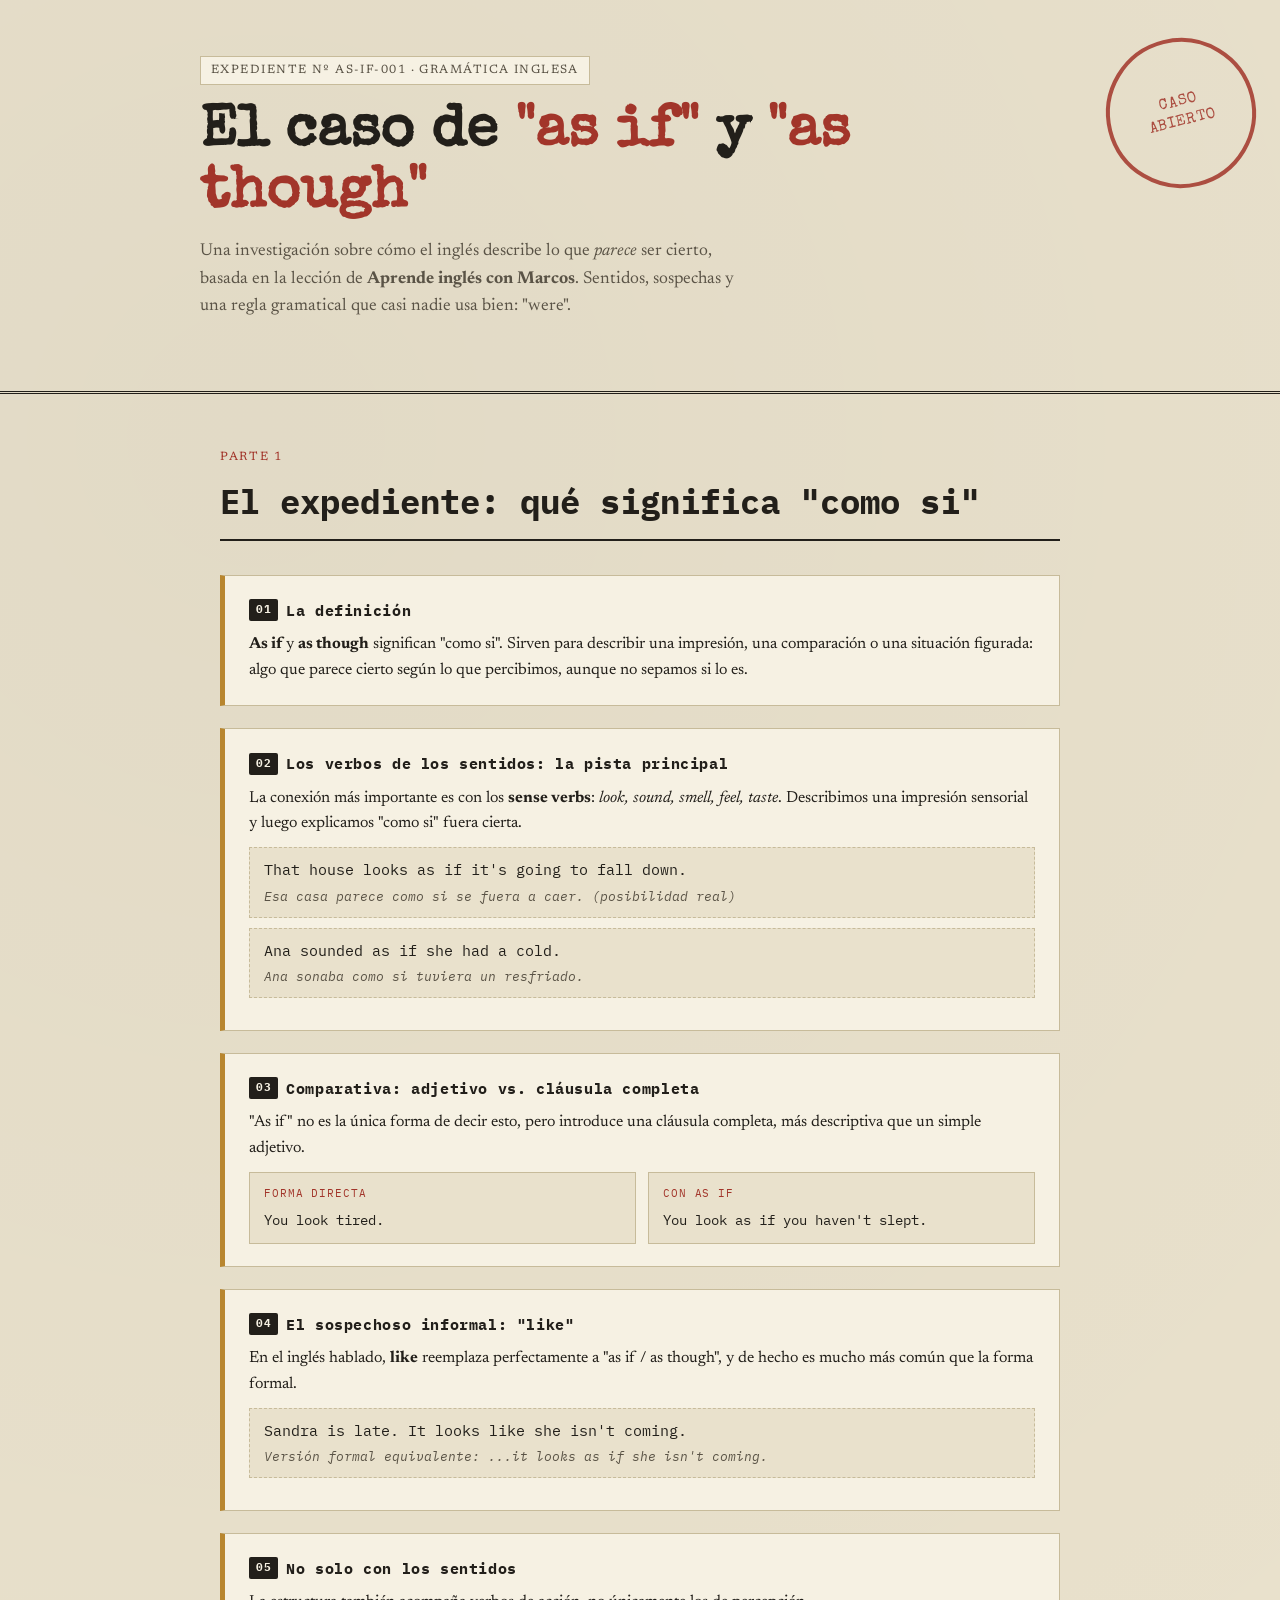
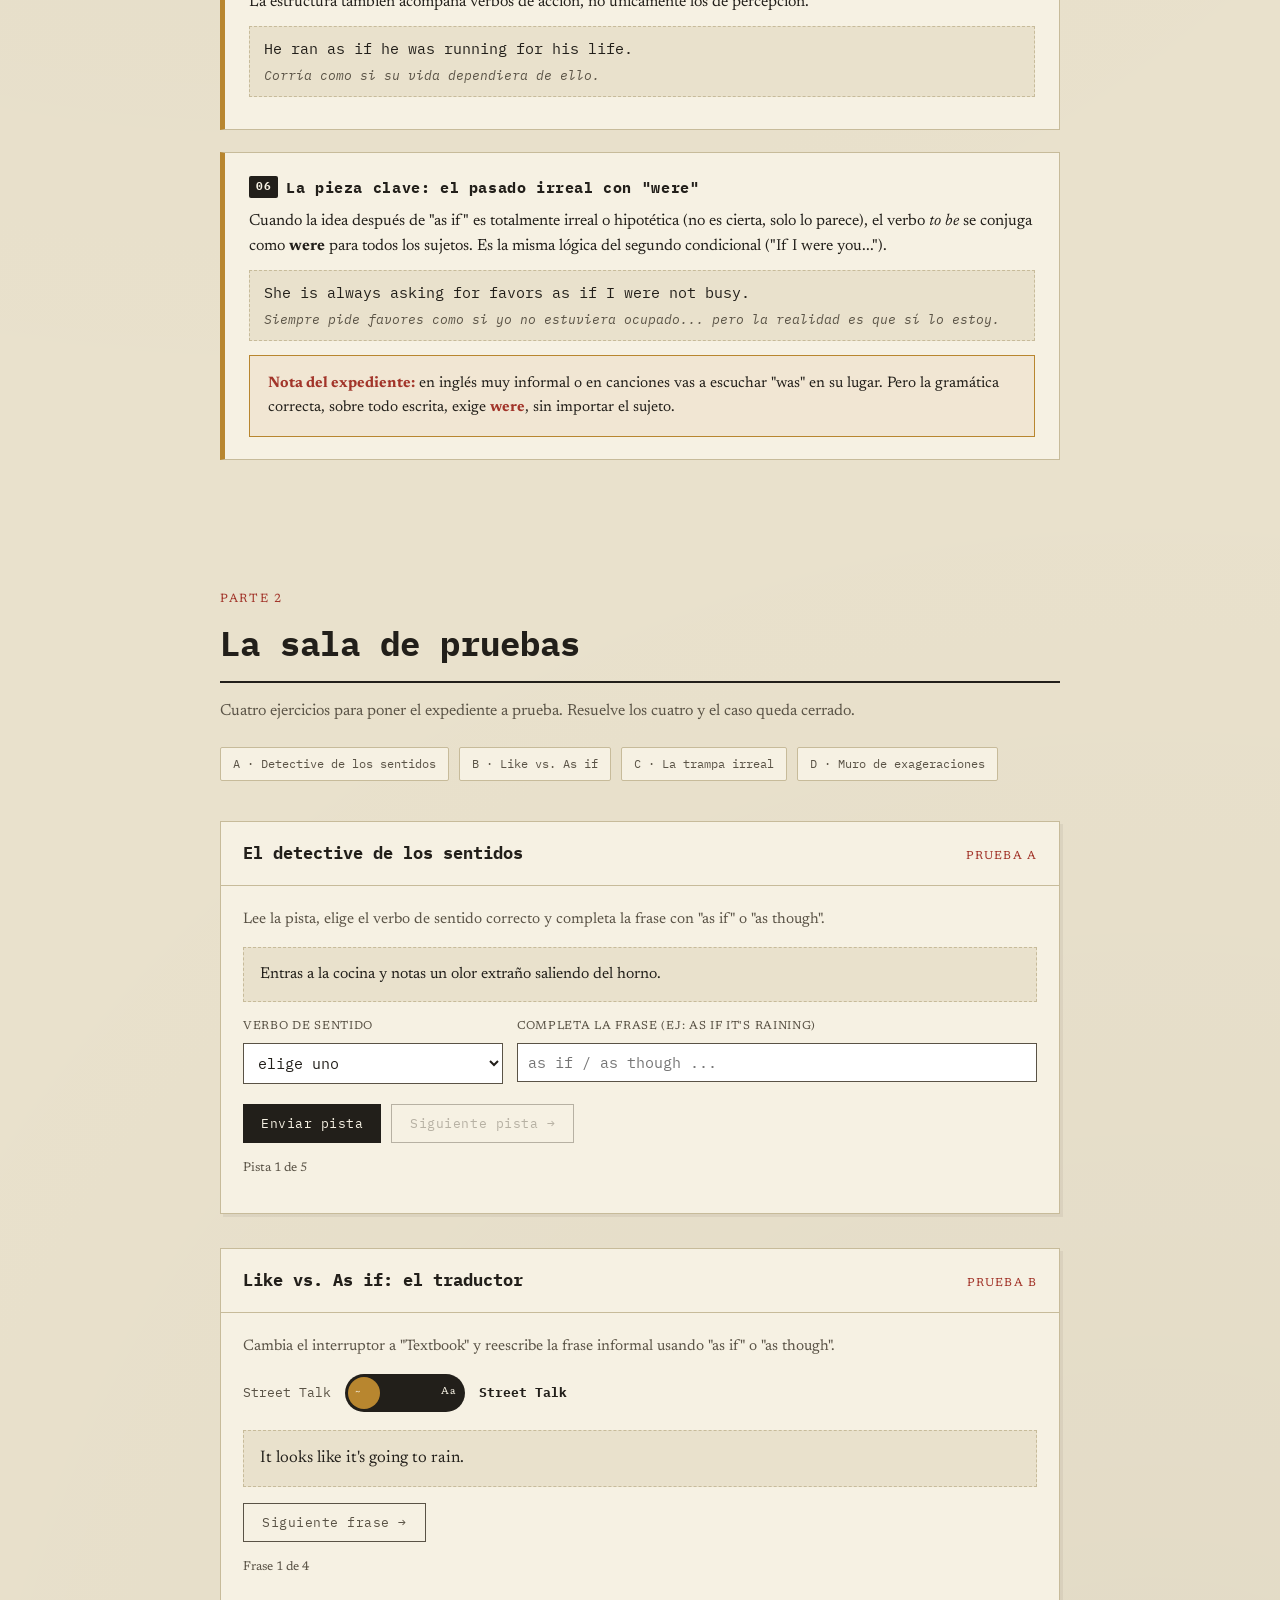
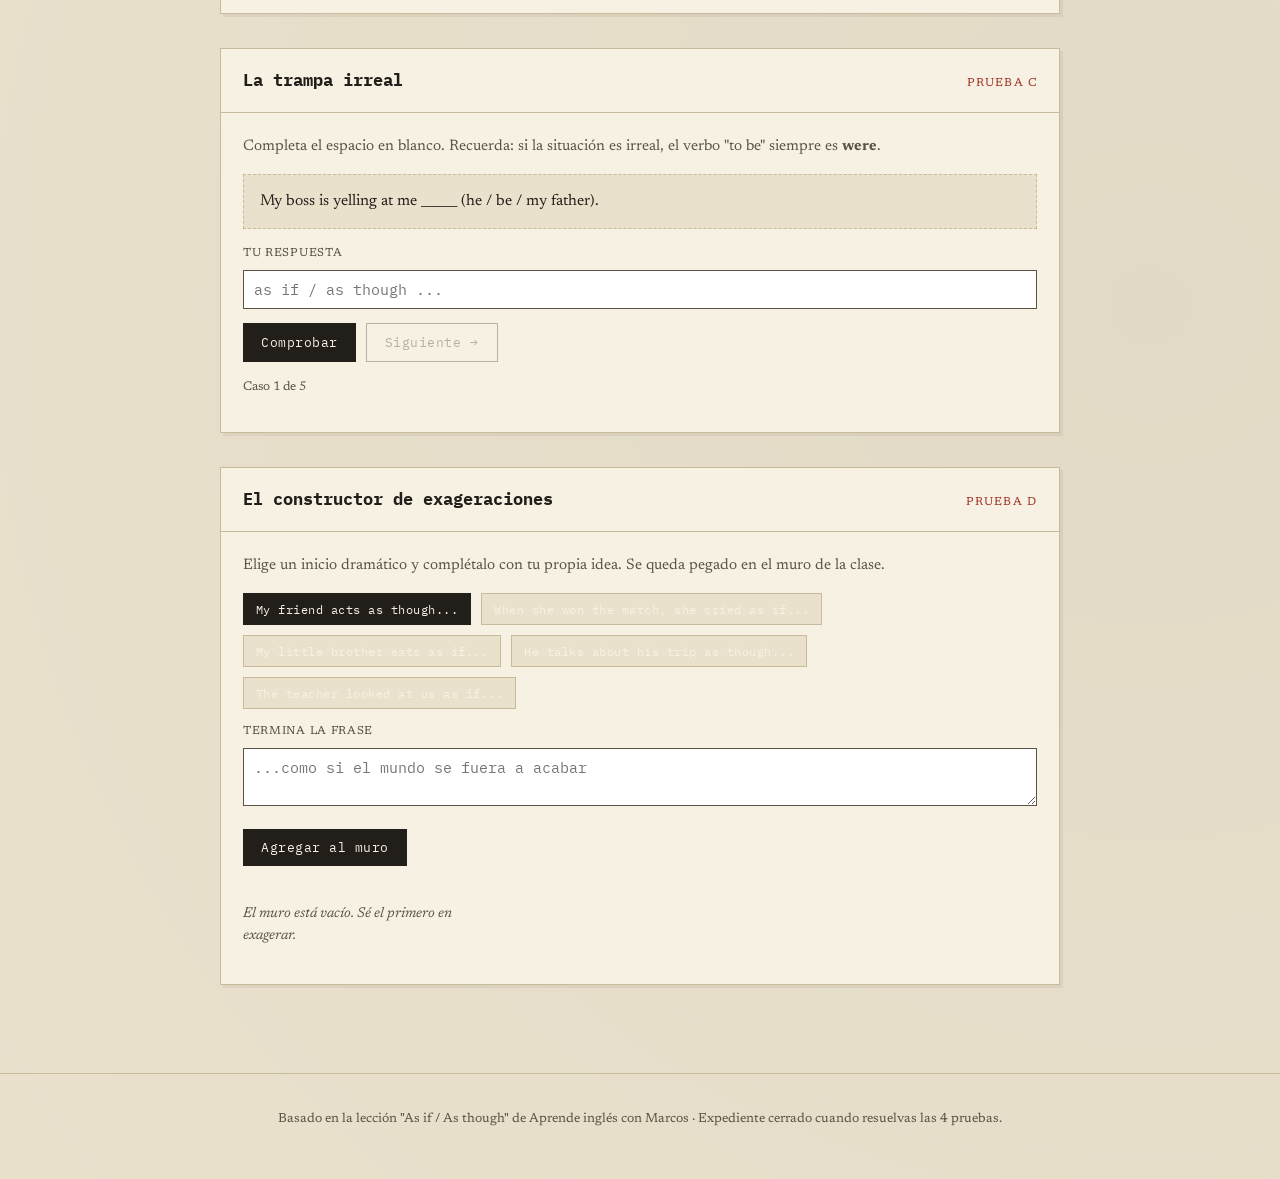
==== index.html @ 22072d36 "Rename as-if-as-though (1).html to index.html" ====
<!DOCTYPE html>
<html lang="es">
<head>
<meta charset="UTF-8">
<meta name="viewport" content="width=device-width, initial-scale=1.0">
<title>Expediente AS-IF-001 · Como si...</title>
<link rel="preconnect" href="https://fonts.googleapis.com">
<link href="https://fonts.googleapis.com/css2?family=Special+Elite&family=Newsreader:ital,wght@0,400;0,500;0,600;1,400&family=IBM+Plex+Mono:wght@400;500;600&display=swap" rel="stylesheet">
<style>
  :root{
    --paper:#e9e1cc;
    --paper-light:#f6f1e3;
    --paper-dark:#dcd2b4;
    --ink:#221f1a;
    --ink-soft:#5a5346;
    --stamp-red:#a2352a;
    --stamp-red-dim:#c98f87;
    --mustard:#b8862f;
    --line:#c7bb9a;
    --green-ok:#3c6e47;
    --green-bg:#e3ecdf;
    --red-bg:#f3e0dd;
  }
  *{box-sizing:border-box;}
  html{scroll-behavior:smooth;}
  body{
    margin:0;
    background:var(--paper);
    background-image:
      radial-gradient(circle at 20% 10%, rgba(0,0,0,0.03), transparent 40%),
      radial-gradient(circle at 90% 80%, rgba(0,0,0,0.03), transparent 40%);
    color:var(--ink);
    font-family:'Newsreader', serif;
    line-height:1.6;
  }
  h1,h2,h3,.mono-label,button,.tab{font-family:'IBM Plex Mono', monospace;}
  .display{font-family:'Special Elite', 'IBM Plex Mono', monospace;}

  a{color:var(--stamp-red);}

  .wrap{max-width:920px;margin:0 auto;padding:0 20px;}

  /* ---------- HERO ---------- */
  .hero{
    position:relative;
    padding:56px 20px 70px;
    border-bottom:3px double var(--ink);
    overflow:hidden;
  }
  .case-tag{
    display:inline-block;
    font-size:0.75rem;
    letter-spacing:0.12em;
    color:var(--ink-soft);
    background:var(--paper-light);
    border:1px solid var(--line);
    padding:4px 10px;
    margin-bottom:18px;
  }
  .hero h1{
    font-size:clamp(2.1rem, 6vw, 3.6rem);
    line-height:1.05;
    margin:0 0 14px;
    max-width:760px;
  }
  .hero h1 em{
    font-style:normal;
    color:var(--stamp-red);
  }
  .hero p.lead{
    max-width:560px;
    font-size:1.08rem;
    color:var(--ink-soft);
    margin:0;
  }
  .stamp{
    position:absolute;
    top:38px;
    right:24px;
    width:150px;
    height:150px;
    border:4px solid var(--stamp-red);
    border-radius:50%;
    color:var(--stamp-red);
    display:flex;
    align-items:center;
    justify-content:center;
    text-align:center;
    transform:rotate(-14deg);
    font-family:'Special Elite', monospace;
    font-size:0.95rem;
    letter-spacing:0.06em;
    opacity:0.85;
    transition:all .5s ease;
    line-height:1.3;
    padding:8px;
  }
  .stamp.solved{
    border-color:var(--green-ok);
    color:var(--green-ok);
    transform:rotate(-8deg) scale(1.03);
  }
  @media (max-width:640px){
    .stamp{position:static;transform:rotate(-6deg);margin-top:24px;width:130px;height:130px;font-size:0.85rem;}
  }

  /* ---------- SECTIONS ---------- */
  section{padding:54px 20px;}
  .section-head{margin-bottom:34px;}
  .eyebrow{
    font-size:0.75rem;
    letter-spacing:0.14em;
    color:var(--stamp-red);
    text-transform:uppercase;
    margin:0 0 8px;
  }
  h2.section-title{
    font-size:clamp(1.5rem,4vw,2.1rem);
    margin:0;
    border-bottom:2px solid var(--ink);
    padding-bottom:10px;
  }

  /* ---------- EVIDENCE CARDS (explicación) ---------- */
  .evidence{
    background:var(--paper-light);
    border:1px solid var(--line);
    border-left:5px solid var(--mustard);
    padding:22px 24px;
    margin-bottom:22px;
    position:relative;
  }
  .evidence h3{
    margin:0 0 10px;
    font-size:0.95rem;
    letter-spacing:0.04em;
    color:var(--ink);
    display:flex;
    align-items:center;
    gap:8px;
  }
  .evidence h3 .tag-num{
    background:var(--ink);
    color:var(--paper-light);
    font-size:0.7rem;
    padding:2px 7px;
    border-radius:2px;
  }
  .evidence p{margin:0 0 10px;}
  .evidence p:last-child{margin-bottom:0;}
  .quote-block{
    font-family:'IBM Plex Mono', monospace;
    font-size:0.92rem;
    background:var(--paper);
    border:1px dashed var(--line);
    padding:10px 14px;
    margin:10px 0;
  }
  .quote-block .es{
    display:block;
    color:var(--ink-soft);
    font-size:0.82rem;
    margin-top:4px;
    font-style:italic;
  }
  .compare-grid{
    display:grid;
    grid-template-columns:1fr 1fr;
    gap:12px;
    margin-top:10px;
  }
  @media (max-width:600px){.compare-grid{grid-template-columns:1fr;}}
  .compare-box{
    border:1px solid var(--line);
    padding:12px 14px;
    background:var(--paper);
    font-family:'IBM Plex Mono', monospace;
    font-size:0.88rem;
  }
  .compare-box .label{
    display:block;
    font-size:0.7rem;
    color:var(--stamp-red);
    letter-spacing:0.08em;
    margin-bottom:6px;
  }
  .rule-box{
    background:#f1e6d3;
    border:1px solid var(--mustard);
    padding:16px 18px;
    margin-top:14px;
    font-size:0.95rem;
  }
  .rule-box strong{color:var(--stamp-red);}

  /* ---------- GAMES ---------- */
  .games-intro{color:var(--ink-soft);max-width:640px;}
  .progress-board{
    display:flex;
    flex-wrap:wrap;
    gap:10px;
    margin:22px 0 40px;
  }
  .progress-pin{
    font-family:'IBM Plex Mono', monospace;
    font-size:0.78rem;
    border:1px solid var(--line);
    background:var(--paper-light);
    padding:6px 12px;
    border-radius:2px;
    color:var(--ink-soft);
    transition:all .3s ease;
  }
  .progress-pin.done{
    background:var(--green-bg);
    border-color:var(--green-ok);
    color:var(--green-ok);
  }

  .exhibit{
    background:var(--paper-light);
    border:1px solid var(--line);
    margin-bottom:34px;
    box-shadow:3px 3px 0 rgba(34,31,26,0.06);
  }
  .exhibit-head{
    padding:18px 22px;
    border-bottom:1px solid var(--line);
    display:flex;
    justify-content:space-between;
    align-items:baseline;
    flex-wrap:wrap;
    gap:6px;
  }
  .exhibit-head h3{margin:0;font-size:1.05rem;}
  .exhibit-letter{
    font-size:0.72rem;
    color:var(--stamp-red);
    letter-spacing:0.1em;
  }
  .exhibit-body{padding:22px;}
  .exhibit-body p.intro{color:var(--ink-soft);margin-top:0;font-size:0.95rem;}

  .clue-box{
    background:var(--paper);
    border:1px dashed var(--line);
    padding:14px 16px;
    font-size:0.98rem;
    margin-bottom:16px;
  }

  select, input[type="text"], textarea{
    font-family:'IBM Plex Mono', monospace;
    font-size:0.92rem;
    border:1px solid var(--ink-soft);
    background:#fff;
    padding:9px 10px;
    width:100%;
    color:var(--ink);
  }
  select:focus, input[type="text"]:focus, textarea:focus{
    outline:2px solid var(--mustard);
    outline-offset:1px;
  }
  label.field-label{
    display:block;
    font-size:0.72rem;
    letter-spacing:0.06em;
    color:var(--ink-soft);
    margin-bottom:6px;
    text-transform:uppercase;
  }
  .field{margin-bottom:14px;}
  .field-row{display:flex;gap:14px;flex-wrap:wrap;}
  .field-row .field{flex:1;min-width:200px;}

  button{
    background:var(--ink);
    color:var(--paper-light);
    border:none;
    padding:10px 18px;
    font-size:0.82rem;
    letter-spacing:0.04em;
    cursor:pointer;
    transition:background .2s ease;
  }
  button:hover{background:var(--stamp-red);}
  button.ghost{
    background:transparent;
    border:1px solid var(--ink-soft);
    color:var(--ink-soft);
  }
  button.ghost:hover{background:var(--ink-soft);color:var(--paper-light);}
  button:disabled{opacity:0.4;cursor:not-allowed;}

  .btn-row{display:flex;gap:10px;flex-wrap:wrap;margin-top:6px;}

  .feedback{
    margin-top:14px;
    padding:12px 14px;
    font-size:0.9rem;
    border-left:4px solid transparent;
    display:none;
  }
  .feedback.show{display:block;}
  .feedback.ok{background:var(--green-bg);border-color:var(--green-ok);color:#294a31;}
  .feedback.bad{background:var(--red-bg);border-color:var(--stamp-red);color:#7a2a20;}
  .feedback.bad.shake{animation:shake .4s ease;}
  @keyframes shake{
    0%,100%{transform:translateX(0);}
    20%{transform:translateX(-6px);}
    40%{transform:translateX(6px);}
    60%{transform:translateX(-4px);}
    80%{transform:translateX(4px);}
  }

  .case-counter{font-size:0.78rem;color:var(--ink-soft);margin-top:16px;}

  /* Toggle switch (Game 2) */
  .toggle-row{display:flex;align-items:center;gap:14px;margin-bottom:18px;flex-wrap:wrap;}
  .switch{
    position:relative;
    width:120px;
    height:38px;
    background:var(--ink);
    border-radius:20px;
    cursor:pointer;
    display:flex;
    align-items:center;
    padding:0 10px;
    justify-content:space-between;
    user-select:none;
  }
  .switch .knob{
    position:absolute;
    top:3px;
    left:3px;
    width:32px;
    height:32px;
    background:var(--mustard);
    border-radius:50%;
    transition:left .25s ease;
  }
  .switch.formal .knob{left:calc(100% - 35px);}
  .switch span{font-size:0.62rem;color:var(--paper-light);letter-spacing:0.04em;z-index:1;}
  .mode-label{font-family:'IBM Plex Mono',monospace;font-size:0.8rem;color:var(--ink-soft);}
  .mode-label strong{color:var(--ink);}

  .sentence-display{
    font-size:1.05rem;
    padding:14px 16px;
    background:var(--paper);
    border:1px dashed var(--line);
    margin-bottom:16px;
  }
  .sentence-display .broken{
    color:var(--stamp-red);
    text-decoration:line-through;
    opacity:0.6;
  }

  /* Game 4 wall */
  .starter-picker{display:flex;gap:10px;flex-wrap:wrap;margin-bottom:14px;}
  .starter-chip{
    font-family:'IBM Plex Mono',monospace;
    font-size:0.78rem;
    border:1px solid var(--line);
    background:var(--paper);
    padding:7px 12px;
    cursor:pointer;
  }
  .starter-chip.active{background:var(--ink);color:var(--paper-light);border-color:var(--ink);}
  .wall{
    margin-top:22px;
    display:grid;
    grid-template-columns:repeat(auto-fill,minmax(220px,1fr));
    gap:12px;
  }
  .wall-card{
    background:#fffdf6;
    border:1px solid var(--line);
    border-top:6px solid var(--mustard);
    padding:14px 14px 12px;
    font-size:0.9rem;
    transform:rotate(var(--r,-1deg));
    box-shadow:2px 2px 0 rgba(0,0,0,0.05);
  }
  .wall-empty{color:var(--ink-soft);font-size:0.88rem;font-style:italic;}

  footer{
    text-align:center;
    padding:34px 20px 50px;
    color:var(--ink-soft);
    font-size:0.82rem;
    border-top:1px solid var(--line);
  }

  @media (max-width:600px){
    section{padding:40px 16px;}
    .exhibit-body{padding:16px;}
  }
</style>
</head>
<body>

<header class="hero">
  <div class="wrap">
    <span class="case-tag">EXPEDIENTE Nº AS-IF-001 · GRAMÁTICA INGLESA</span>
    <h1 class="display">El caso de <em>"as if"</em> y <em>"as though"</em></h1>
    <p class="lead">Una investigación sobre cómo el inglés describe lo que <em>parece</em> ser cierto, basada en la lección de <strong>Aprende inglés con Marcos</strong>. Sentidos, sospechas y una regla gramatical que casi nadie usa bien: "were".</p>
  </div>
  <div class="stamp" id="mainStamp">CASO<br>ABIERTO</div>
</header>

<main class="wrap">

  <!-- ================= EXPLICACIÓN ================= -->
  <section id="expediente">
    <div class="section-head">
      <p class="eyebrow">Parte 1</p>
      <h2 class="section-title">El expediente: qué significa "como si"</h2>
    </div>

    <div class="evidence">
      <h3><span class="tag-num">01</span> La definición</h3>
      <p><strong>As if</strong> y <strong>as though</strong> significan "como si". Sirven para describir una impresión, una comparación o una situación figurada: algo que parece cierto según lo que percibimos, aunque no sepamos si lo es.</p>
    </div>

    <div class="evidence">
      <h3><span class="tag-num">02</span> Los verbos de los sentidos: la pista principal</h3>
      <p>La conexión más importante es con los <strong>sense verbs</strong>: <em>look, sound, smell, feel, taste</em>. Describimos una impresión sensorial y luego explicamos "como si" fuera cierta.</p>
      <div class="quote-block">
        That house looks as if it's going to fall down.
        <span class="es">Esa casa parece como si se fuera a caer. (posibilidad real)</span>
      </div>
      <div class="quote-block">
        Ana sounded as if she had a cold.
        <span class="es">Ana sonaba como si tuviera un resfriado.</span>
      </div>
    </div>

    <div class="evidence">
      <h3><span class="tag-num">03</span> Comparativa: adjetivo vs. cláusula completa</h3>
      <p>"As if" no es la única forma de decir esto, pero introduce una cláusula completa, más descriptiva que un simple adjetivo.</p>
      <div class="compare-grid">
        <div class="compare-box"><span class="label">FORMA DIRECTA</span>You look tired.</div>
        <div class="compare-box"><span class="label">CON AS IF</span>You look as if you haven't slept.</div>
      </div>
    </div>

    <div class="evidence">
      <h3><span class="tag-num">04</span> El sospechoso informal: "like"</h3>
      <p>En el inglés hablado, <strong>like</strong> reemplaza perfectamente a "as if / as though", y de hecho es mucho más común que la forma formal.</p>
      <div class="quote-block">
        Sandra is late. It looks like she isn't coming.
        <span class="es">Versión formal equivalente: ...it looks as if she isn't coming.</span>
      </div>
    </div>

    <div class="evidence">
      <h3><span class="tag-num">05</span> No solo con los sentidos</h3>
      <p>La estructura también acompaña verbos de acción, no únicamente los de percepción.</p>
      <div class="quote-block">
        He ran as if he was running for his life.
        <span class="es">Corría como si su vida dependiera de ello.</span>
      </div>
    </div>

    <div class="evidence">
      <h3><span class="tag-num">06</span> La pieza clave: el pasado irreal con "were"</h3>
      <p>Cuando la idea después de "as if" es totalmente irreal o hipotética (no es cierta, solo lo parece), el verbo <em>to be</em> se conjuga como <strong>were</strong> para todos los sujetos. Es la misma lógica del segundo condicional ("If I were you...").</p>
      <div class="quote-block">
        She is always asking for favors as if I were not busy.
        <span class="es">Siempre pide favores como si yo no estuviera ocupado... pero la realidad es que sí lo estoy.</span>
      </div>
      <div class="rule-box">
        <strong>Nota del expediente:</strong> en inglés muy informal o en canciones vas a escuchar "was" en su lugar. Pero la gramática correcta, sobre todo escrita, exige <strong>were</strong>, sin importar el sujeto.
      </div>
    </div>
  </section>

  <!-- ================= JUEGOS ================= -->
  <section id="pruebas">
    <div class="section-head">
      <p class="eyebrow">Parte 2</p>
      <h2 class="section-title">La sala de pruebas</h2>
      <p class="games-intro">Cuatro ejercicios para poner el expediente a prueba. Resuelve los cuatro y el caso queda cerrado.</p>
      <div class="progress-board" id="progressBoard">
        <span class="progress-pin" data-pin="A">A · Detective de los sentidos</span>
        <span class="progress-pin" data-pin="B">B · Like vs. As if</span>
        <span class="progress-pin" data-pin="C">C · La trampa irreal</span>
        <span class="progress-pin" data-pin="D">D · Muro de exageraciones</span>
      </div>
    </div>

    <!-- EXHIBIT A -->
    <article class="exhibit" id="exhibitA">
      <div class="exhibit-head">
        <h3>El detective de los sentidos</h3>
        <span class="exhibit-letter">PRUEBA A</span>
      </div>
      <div class="exhibit-body">
        <p class="intro">Lee la pista, elige el verbo de sentido correcto y completa la frase con "as if" o "as though".</p>
        <div class="clue-box" id="clueText">Cargando pista...</div>
        <div class="field-row">
          <div class="field">
            <label class="field-label" for="verbSelect">Verbo de sentido</label>
            <select id="verbSelect">
              <option value="">elige uno</option>
              <option value="looks">looks</option>
              <option value="sounds">sounds</option>
              <option value="smells">smells</option>
              <option value="feels">feels</option>
              <option value="tastes">tastes</option>
            </select>
          </div>
          <div class="field" style="flex:2;min-width:260px;">
            <label class="field-label" for="clauseInput">Completa la frase (ej: as if it's raining)</label>
            <input type="text" id="clauseInput" placeholder="as if / as though ...">
          </div>
        </div>
        <div class="btn-row">
          <button id="checkClueBtn">Enviar pista</button>
          <button class="ghost" id="nextClueBtn" disabled>Siguiente pista →</button>
        </div>
        <div class="feedback" id="clueFeedback"></div>
        <p class="case-counter" id="clueCounter">Pista 1 de 5</p>
      </div>
    </article>

    <!-- EXHIBIT B -->
    <article class="exhibit" id="exhibitB">
      <div class="exhibit-head">
        <h3>Like vs. As if: el traductor</h3>
        <span class="exhibit-letter">PRUEBA B</span>
      </div>
      <div class="exhibit-body">
        <p class="intro">Cambia el interruptor a "Textbook" y reescribe la frase informal usando "as if" o "as though".</p>
        <div class="toggle-row">
          <span class="mode-label">Street Talk</span>
          <div class="switch" id="modeSwitch" role="button" tabindex="0" aria-label="Cambiar modo">
            <span>~</span><span>Aa</span>
            <div class="knob"></div>
          </div>
          <span class="mode-label"><strong id="modeName">Street Talk</strong></span>
        </div>
        <div class="sentence-display" id="sentenceDisplay"></div>
        <div class="field" id="rewriteField" style="display:none;">
          <label class="field-label" for="rewriteInput">Reescribe en formal</label>
          <input type="text" id="rewriteInput" placeholder="It looks as if / as though ...">
        </div>
        <div class="btn-row">
          <button id="checkRewriteBtn" style="display:none;">Verificar</button>
          <button class="ghost" id="nextSentenceBtn">Siguiente frase →</button>
        </div>
        <div class="feedback" id="rewriteFeedback"></div>
        <p class="case-counter" id="sentenceCounter">Frase 1 de 4</p>
      </div>
    </article>

    <!-- EXHIBIT C -->
    <article class="exhibit" id="exhibitC">
      <div class="exhibit-head">
        <h3>La trampa irreal</h3>
        <span class="exhibit-letter">PRUEBA C</span>
      </div>
      <div class="exhibit-body">
        <p class="intro">Completa el espacio en blanco. Recuerda: si la situación es irreal, el verbo "to be" siempre es <strong>were</strong>.</p>
        <div class="clue-box" id="trapPrompt">Cargando...</div>
        <div class="field">
          <label class="field-label" for="trapInput">Tu respuesta</label>
          <input type="text" id="trapInput" placeholder="as if / as though ...">
        </div>
        <div class="btn-row">
          <button id="checkTrapBtn">Comprobar</button>
          <button class="ghost" id="nextTrapBtn" disabled>Siguiente →</button>
        </div>
        <div class="feedback" id="trapFeedback"></div>
        <p class="case-counter" id="trapCounter">Caso 1 de 5</p>
      </div>
    </article>

    <!-- EXHIBIT D -->
    <article class="exhibit" id="exhibitD">
      <div class="exhibit-head">
        <h3>El constructor de exageraciones</h3>
        <span class="exhibit-letter">PRUEBA D</span>
      </div>
      <div class="exhibit-body">
        <p class="intro">Elige un inicio dramático y complétalo con tu propia idea. Se queda pegado en el muro de la clase.</p>
        <div class="starter-picker" id="starterPicker"></div>
        <div class="field">
          <label class="field-label" for="exagInput">Termina la frase</label>
          <textarea id="exagInput" rows="2" placeholder="...como si el mundo se fuera a acabar"></textarea>
        </div>
        <div class="btn-row">
          <button id="addWallBtn">Agregar al muro</button>
        </div>
        <div class="feedback" id="wallFeedback"></div>
        <div class="wall" id="wallContainer">
          <p class="wall-empty">El muro está vacío. Sé el primero en exagerar.</p>
        </div>
      </div>
    </article>
  </section>
</main>

<footer>
  Basado en la lección "As if / As though" de Aprende inglés con Marcos · Expediente cerrado cuando resuelvas las 4 pruebas.
</footer>

<script>
(function(){
  "use strict";

  var solved = {A:false, B:false, C:false, D:false};

  function markSolved(letter){
    if(solved[letter]) return;
    solved[letter] = true;
    var pin = document.querySelector('.progress-pin[data-pin="'+letter+'"]');
    if(pin) pin.classList.add('done');
    var allDone = Object.keys(solved).every(function(k){return solved[k];});
    if(allDone){
      var stamp = document.getElementById('mainStamp');
      stamp.classList.add('solved');
      stamp.innerHTML = 'CASO<br>RESUELTO';
    }
  }

  function showFeedback(el, ok, msg, shake){
    el.className = 'feedback show ' + (ok ? 'ok' : 'bad') + (shake ? ' shake' : '');
    el.textContent = msg;
    // restart shake animation on repeated wrong answers
    if(shake){
      el.classList.remove('shake');
      void el.offsetWidth;
      el.classList.add('shake');
    }
  }

  /* ============ EXHIBIT A: Detective de los sentidos ============ */
  var clues = [
    {clue: 'Entras a la cocina y notas un olor extraño saliendo del horno.', verb:'smells'},
    {clue: 'Miras al cielo y ves nubes negras enormes acercándose.', verb:'looks'},
    {clue: 'Tu vecino te habla por teléfono tosiendo y con la voz ronca.', verb:'sounds'},
    {clue: 'Tocas la manga de esta chaqueta nueva y es increíblemente suave.', verb:'feels'},
    {clue: 'Pruebas la sopa que preparó tu compañero y está bastante desabrida.', verb:'tastes'}
  ];
  var clueIndex = 0;

  var clueTextEl = document.getElementById('clueText');
  var verbSelect = document.getElementById('verbSelect');
  var clauseInput = document.getElementById('clauseInput');
  var checkClueBtn = document.getElementById('checkClueBtn');
  var nextClueBtn = document.getElementById('nextClueBtn');
  var clueFeedback = document.getElementById('clueFeedback');
  var clueCounter = document.getElementById('clueCounter');

  function loadClue(){
    var c = clues[clueIndex];
    clueTextEl.textContent = c.clue;
    verbSelect.value = '';
    clauseInput.value = '';
    clueFeedback.className = 'feedback';
    clueFeedback.textContent = '';
    nextClueBtn.disabled = true;
    checkClueBtn.disabled = false;
    clueCounter.textContent = 'Pista ' + (clueIndex+1) + ' de ' + clues.length;
  }

  checkClueBtn.addEventListener('click', function(){
    var c = clues[clueIndex];
    var verbOk = verbSelect.value === c.verb;
    var text = clauseInput.value.trim().toLowerCase();
    var hasConnector = /\bas (if|though)\b/.test(text);
    var hasSomethingAfter = hasConnector && text.replace(/\bas (if|though)\b/, '').trim().length > 2;

    if(verbOk && hasSomethingAfter){
      showFeedback(clueFeedback, true, '¡Correcto! "' + c.verb + '" es el verbo de sentido adecuado, y tu cláusula con "as if / as though" está bien construida.', false);
      nextClueBtn.disabled = false;
      checkClueBtn.disabled = true;
    } else if(!verbOk && hasSomethingAfter){
      showFeedback(clueFeedback, false, 'Tu cláusula está bien armada, pero el verbo de sentido no es el que mejor encaja con esta pista. Pista: ¿qué sentido estás usando en la escena?', true);
    } else if(verbOk && !hasSomethingAfter){
      showFeedback(clueFeedback, false, 'Elegiste bien el verbo, pero falta completar con "as if" o "as though" seguido de una idea.', true);
    } else {
      showFeedback(clueFeedback, false, 'Todavía no. Revisa el verbo de sentido y recuerda usar "as if" o "as though" antes de tu idea.', true);
    }
  });

  nextClueBtn.addEventListener('click', function(){
    clueIndex++;
    if(clueIndex >= clues.length){
      markSolved('A');
      clueTextEl.textContent = 'Pruebas completas. Buen trabajo, detective.';
      verbSelect.disabled = true;
      clauseInput.disabled = true;
      checkClueBtn.style.display = 'none';
      nextClueBtn.style.display = 'none';
      clueCounter.textContent = clues.length + ' de ' + clues.length + ' resueltas';
      return;
    }
    loadClue();
  });

  loadClue();

  /* ============ EXHIBIT B: Like vs As if ============ */
  var sentences = [
    {informal:"It looks like it's going to rain.", keywords:['going','rain']},
    {informal:"It looks like she isn't coming.", keywords:['isn', 'coming', 'not']},
    {informal:"You sound like you've had a rough day.", keywords:['rough','day','had']},
    {informal:"He looks like he hasn't slept.", keywords:['slept','hasn']}
  ];
  var sentenceIndex = 0;
  var isFormal = false;

  var modeSwitch = document.getElementById('modeSwitch');
  var modeName = document.getElementById('modeName');
  var sentenceDisplay = document.getElementById('sentenceDisplay');
  var rewriteField = document.getElementById('rewriteField');
  var rewriteInput = document.getElementById('rewriteInput');
  var checkRewriteBtn = document.getElementById('checkRewriteBtn');
  var nextSentenceBtn = document.getElementById('nextSentenceBtn');
  var rewriteFeedback = document.getElementById('rewriteFeedback');
  var sentenceCounter = document.getElementById('sentenceCounter');

  function renderSentence(){
    var s = sentences[sentenceIndex];
    sentenceCounter.textContent = 'Frase ' + (sentenceIndex+1) + ' de ' + sentences.length;
    rewriteFeedback.className = 'feedback';
    rewriteFeedback.textContent = '';
    rewriteInput.value = '';
    if(isFormal){
      sentenceDisplay.innerHTML = '<span class="broken">' + s.informal + '</span>';
      rewriteField.style.display = 'block';
      checkRewriteBtn.style.display = 'inline-block';
    } else {
      sentenceDisplay.textContent = s.informal;
      rewriteField.style.display = 'none';
      checkRewriteBtn.style.display = 'none';
    }
  }

  function setMode(formal){
    isFormal = formal;
    modeSwitch.classList.toggle('formal', formal);
    modeName.textContent = formal ? 'Textbook' : 'Street Talk';
    renderSentence();
  }

  modeSwitch.addEventListener('click', function(){ setMode(!isFormal); });
  modeSwitch.addEventListener('keydown', function(e){
    if(e.key === 'Enter' || e.key === ' '){ e.preventDefault(); setMode(!isFormal); }
  });

  checkRewriteBtn.addEventListener('click', function(){
    var s = sentences[sentenceIndex];
    var text = rewriteInput.value.trim().toLowerCase();
    var hasConnector = /\bas (if|though)\b/.test(text);
    var keywordHits = s.keywords.filter(function(k){ return text.indexOf(k) !== -1; }).length;

    if(hasConnector && keywordHits >= 1){
      showFeedback(rewriteFeedback, true, 'Exacto: "' + s.informal.replace('like','as if') + '" (o "as though") es la versión de "textbook".', false);
      var allChecked = sentenceIndex === sentences.length - 1;
      if(allChecked) markSolved('B');
    } else if(!hasConnector){
      showFeedback(rewriteFeedback, false, 'En modo "Textbook" necesitas usar "as if" o "as though" en vez de "like".', true);
    } else {
      showFeedback(rewriteFeedback, false, 'Usaste el conector correcto, pero falta mantener la idea original de la frase.', true);
    }
  });

  nextSentenceBtn.addEventListener('click', function(){
    sentenceIndex = (sentenceIndex + 1) % sentences.length;
    renderSentence();
  });

  renderSentence();

  /* ============ EXHIBIT C: La trampa irreal ============ */
  var traps = [
    {prompt:'My boss is yelling at me ______ (he / be / my father).', pattern:/\bas (if|though)\b.*\bhe were\b.*\bfather\b/, wasPattern:/\bhe was\b.*\bfather\b/},
    {prompt:'She spends money ______ (she / be / rich).', pattern:/\bas (if|though)\b.*\bshe were\b.*\brich\b/, wasPattern:/\bshe was\b.*\brich\b/},
    {prompt:'He talks to me ______ (I / be / a child).', pattern:/\bas (if|though)\b.*\bi were\b.*\bchild\b/, wasPattern:/\bi was\b.*\bchild\b/},
    {prompt:'They act ______ (nothing / be / wrong).', pattern:/\bas (if|though)\b.*\bnothing were\b.*\bwrong\b/, wasPattern:/\bnothing was\b.*\bwrong\b/},
    {prompt:'My cat looks at me ______ (I / be / crazy).', pattern:/\bas (if|though)\b.*\bi were\b.*\bcrazy\b/, wasPattern:/\bi was\b.*\bcrazy\b/}
  ];
  var trapIndex = 0;

  var trapPrompt = document.getElementById('trapPrompt');
  var trapInput = document.getElementById('trapInput');
  var checkTrapBtn = document.getElementById('checkTrapBtn');
  var nextTrapBtn = document.getElementById('nextTrapBtn');
  var trapFeedback = document.getElementById('trapFeedback');
  var trapCounter = document.getElementById('trapCounter');

  function loadTrap(){
    var t = traps[trapIndex];
    trapPrompt.textContent = t.prompt;
    trapInput.value = '';
    trapFeedback.className = 'feedback';
    trapFeedback.textContent = '';
    nextTrapBtn.disabled = true;
    checkTrapBtn.disabled = false;
    trapCounter.textContent = 'Caso ' + (trapIndex+1) + ' de ' + traps.length;
  }

  checkTrapBtn.addEventListener('click', function(){
    var t = traps[trapIndex];
    var text = trapInput.value.trim().toLowerCase();

    if(t.pattern.test(text)){
      showFeedback(trapFeedback, true, '¡Exacto! Como la situación no es real, el verbo "to be" tiene que ser "were", sin importar el sujeto.', false);
      nextTrapBtn.disabled = false;
      checkTrapBtn.disabled = true;
    } else if(t.wasPattern.test(text)){
      showFeedback(trapFeedback, false, 'Casi. Usaste "was", pero como la situación es completamente irreal, la gramática exige "were" para todos los sujetos.', true);
    } else {
      showFeedback(trapFeedback, false, 'No es correcto todavía. Recuerda: "as if / as though" + sujeto + "were" + el resto de la idea.', true);
    }
  });

  nextTrapBtn.addEventListener('click', function(){
    trapIndex++;
    if(trapIndex >= traps.length){
      markSolved('C');
      trapPrompt.textContent = 'Todos los casos resueltos. La trampa irreal ya no te atrapa.';
      trapInput.disabled = true;
      checkTrapBtn.style.display = 'none';
      nextTrapBtn.style.display = 'none';
      trapCounter.textContent = traps.length + ' de ' + traps.length + ' resueltos';
      return;
    }
    loadTrap();
  });

  loadTrap();

  /* ============ EXHIBIT D: Constructor de exageraciones ============ */
  var starters = [
    'My friend acts as though...',
    'When she won the match, she cried as if...',
    'My little brother eats as if...',
    'He talks about his trip as though...',
    'The teacher looked at us as if...'
  ];
  var chosenStarter = starters[0];
  var wallEntries = [];

  var starterPicker = document.getElementById('starterPicker');
  var exagInput = document.getElementById('exagInput');
  var addWallBtn = document.getElementById('addWallBtn');
  var wallFeedback = document.getElementById('wallFeedback');
  var wallContainer = document.getElementById('wallContainer');

  starters.forEach(function(s, i){
    var chip = document.createElement('button');
    chip.type = 'button';
    chip.className = 'starter-chip' + (i === 0 ? ' active' : '');
    chip.textContent = s;
    chip.addEventListener('click', function(){
      chosenStarter = s;
      Array.prototype.forEach.call(starterPicker.children, function(c){ c.classList.remove('active'); });
      chip.classList.add('active');
    });
    starterPicker.appendChild(chip);
  });

  function renderWall(){
    if(wallEntries.length === 0){
      wallContainer.innerHTML = '<p class="wall-empty">El muro está vacío. Sé el primero en exagerar.</p>';
      return;
    }
    wallContainer.innerHTML = '';
    wallEntries.forEach(function(entry, i){
      var card = document.createElement('div');
      card.className = 'wall-card';
      card.style.setProperty('--r', ((i % 2 === 0) ? '-1.4deg' : '1deg'));
      card.textContent = entry;
      wallContainer.appendChild(card);
    });
  }

  addWallBtn.addEventListener('click', function(){
    var ending = exagInput.value.trim();
    if(ending.length < 3){
      showFeedback(wallFeedback, false, 'Escribe una idea para completar la frase antes de agregarla al muro.', true);
      return;
    }
    var full = chosenStarter.replace('...', '') + ' ' + ending;
    wallEntries.unshift(full);
    renderWall();
    exagInput.value = '';
    showFeedback(wallFeedback, true, 'Agregado al muro de exageraciones.', false);
    markSolved('D');
  });

  renderWall();

})();
</script>
</body>
</html>
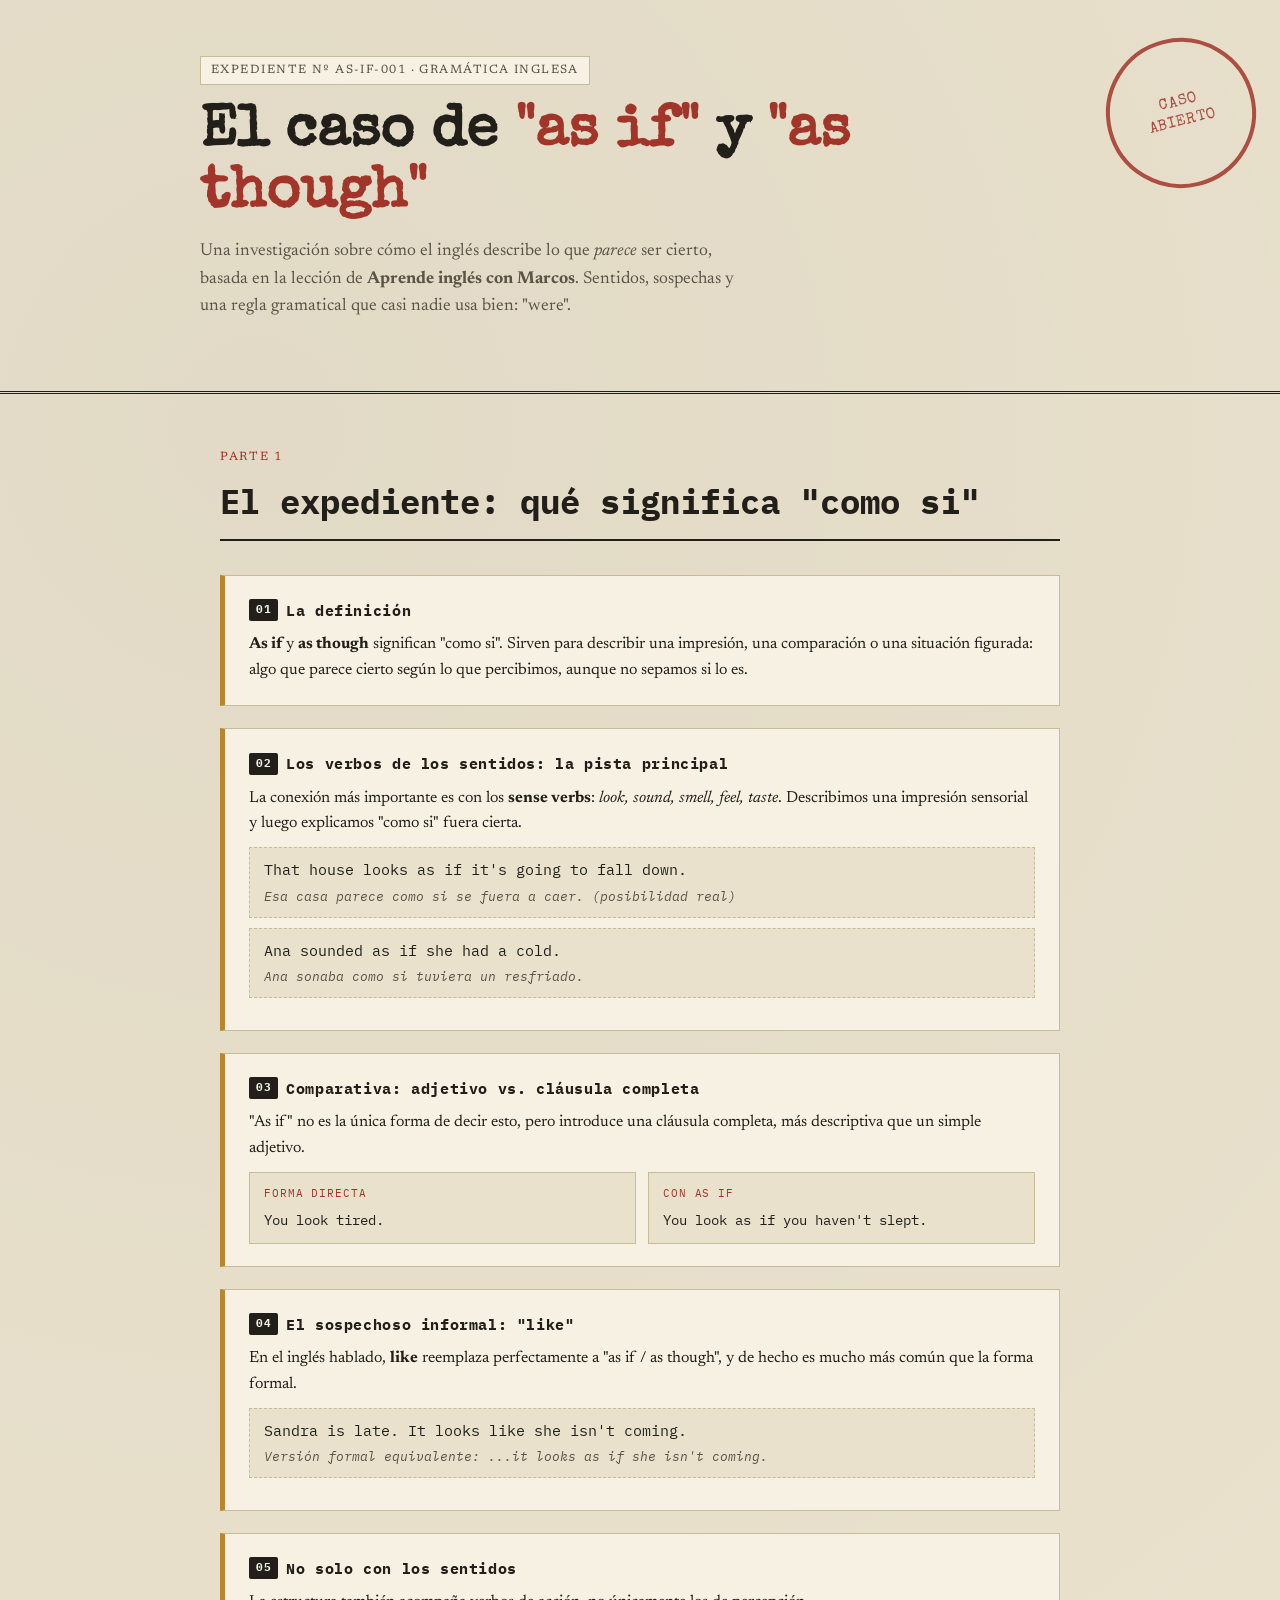
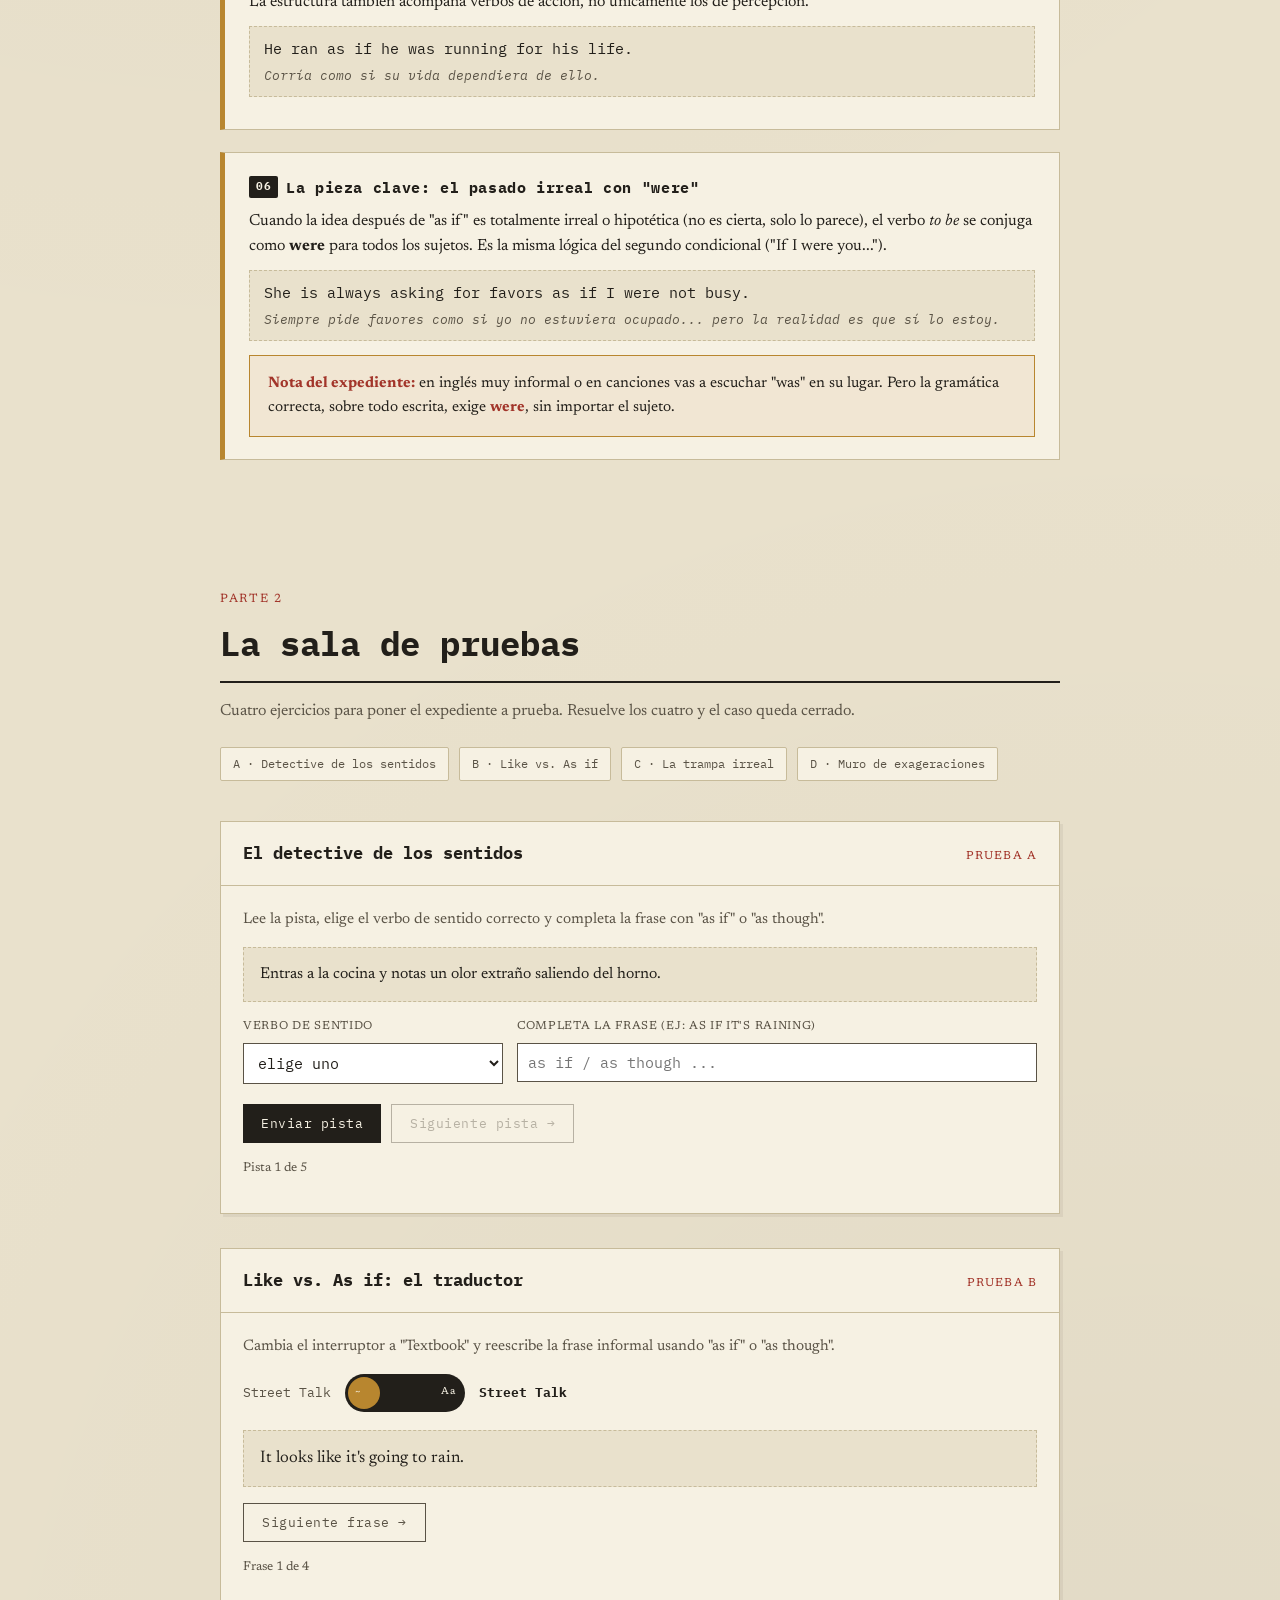
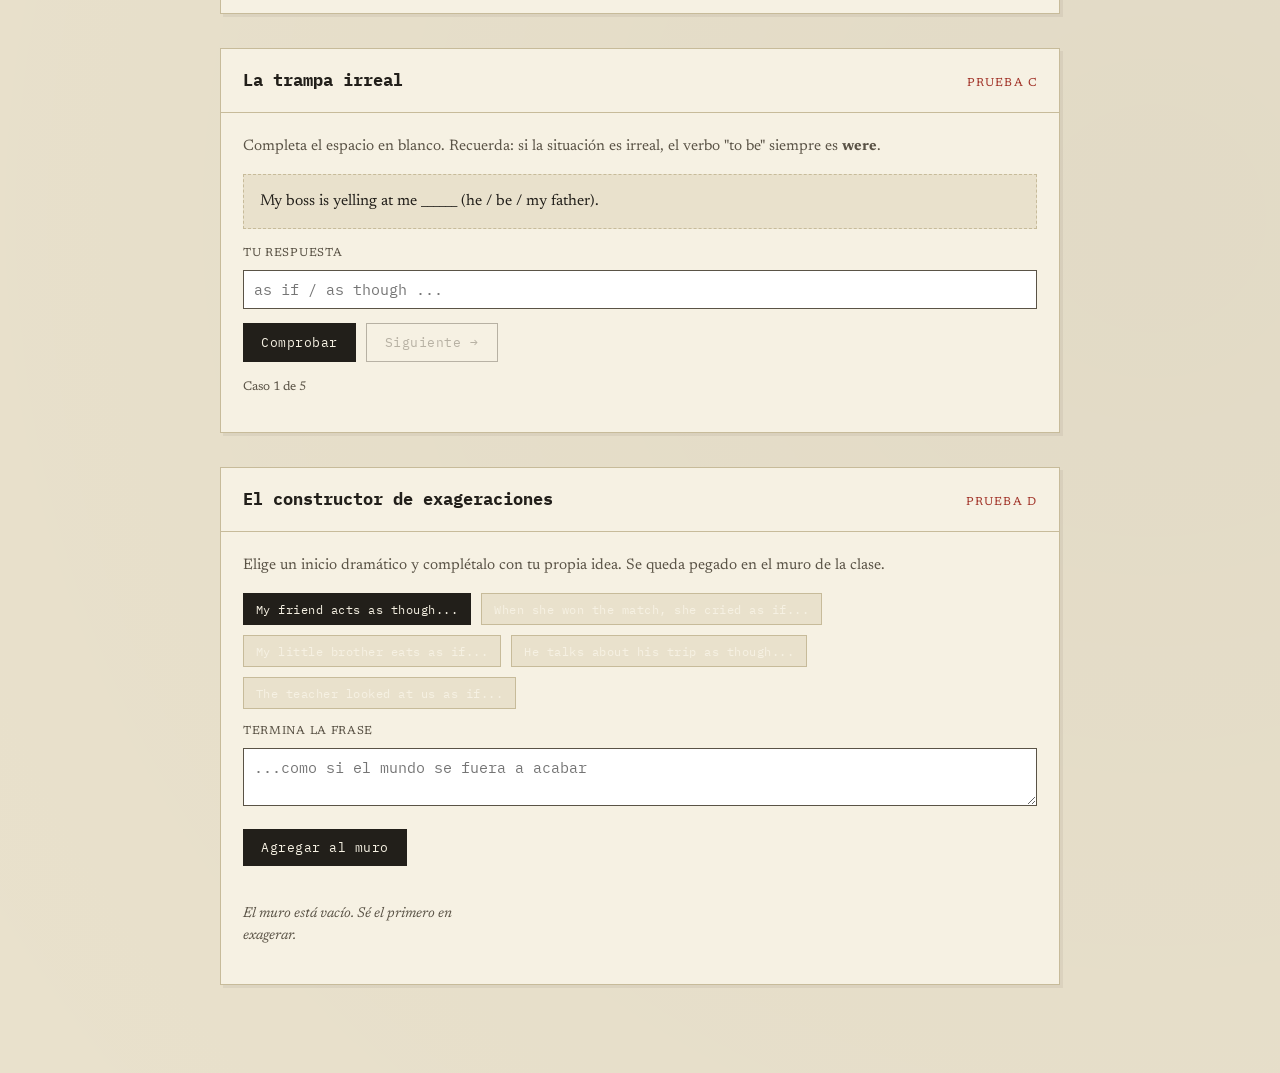
==== commit 5637300a: "Remove footer from index.html Removed footer content related to the lesson." ====
--- a/index.html
+++ b/index.html
@@ -6,400 +6,7 @@
 <title>Expediente AS-IF-001 · Como si...</title>
 <link rel="preconnect" href="https://fonts.googleapis.com">
 <link href="https://fonts.googleapis.com/css2?family=Special+Elite&family=Newsreader:ital,wght@0,400;0,500;0,600;1,400&family=IBM+Plex+Mono:wght@400;500;600&display=swap" rel="stylesheet">
-<style>
-  :root{
-    --paper:#e9e1cc;
-    --paper-light:#f6f1e3;
-    --paper-dark:#dcd2b4;
-    --ink:#221f1a;
-    --ink-soft:#5a5346;
-    --stamp-red:#a2352a;
-    --stamp-red-dim:#c98f87;
-    --mustard:#b8862f;
-    --line:#c7bb9a;
-    --green-ok:#3c6e47;
-    --green-bg:#e3ecdf;
-    --red-bg:#f3e0dd;
-  }
-  *{box-sizing:border-box;}
-  html{scroll-behavior:smooth;}
-  body{
-    margin:0;
-    background:var(--paper);
-    background-image:
-      radial-gradient(circle at 20% 10%, rgba(0,0,0,0.03), transparent 40%),
-      radial-gradient(circle at 90% 80%, rgba(0,0,0,0.03), transparent 40%);
-    color:var(--ink);
-    font-family:'Newsreader', serif;
-    line-height:1.6;
-  }
-  h1,h2,h3,.mono-label,button,.tab{font-family:'IBM Plex Mono', monospace;}
-  .display{font-family:'Special Elite', 'IBM Plex Mono', monospace;}
-
-  a{color:var(--stamp-red);}
-
-  .wrap{max-width:920px;margin:0 auto;padding:0 20px;}
-
-  /* ---------- HERO ---------- */
-  .hero{
-    position:relative;
-    padding:56px 20px 70px;
-    border-bottom:3px double var(--ink);
-    overflow:hidden;
-  }
-  .case-tag{
-    display:inline-block;
-    font-size:0.75rem;
-    letter-spacing:0.12em;
-    color:var(--ink-soft);
-    background:var(--paper-light);
-    border:1px solid var(--line);
-    padding:4px 10px;
-    margin-bottom:18px;
-  }
-  .hero h1{
-    font-size:clamp(2.1rem, 6vw, 3.6rem);
-    line-height:1.05;
-    margin:0 0 14px;
-    max-width:760px;
-  }
-  .hero h1 em{
-    font-style:normal;
-    color:var(--stamp-red);
-  }
-  .hero p.lead{
-    max-width:560px;
-    font-size:1.08rem;
-    color:var(--ink-soft);
-    margin:0;
-  }
-  .stamp{
-    position:absolute;
-    top:38px;
-    right:24px;
-    width:150px;
-    height:150px;
-    border:4px solid var(--stamp-red);
-    border-radius:50%;
-    color:var(--stamp-red);
-    display:flex;
-    align-items:center;
-    justify-content:center;
-    text-align:center;
-    transform:rotate(-14deg);
-    font-family:'Special Elite', monospace;
-    font-size:0.95rem;
-    letter-spacing:0.06em;
-    opacity:0.85;
-    transition:all .5s ease;
-    line-height:1.3;
-    padding:8px;
-  }
-  .stamp.solved{
-    border-color:var(--green-ok);
-    color:var(--green-ok);
-    transform:rotate(-8deg) scale(1.03);
-  }
-  @media (max-width:640px){
-    .stamp{position:static;transform:rotate(-6deg);margin-top:24px;width:130px;height:130px;font-size:0.85rem;}
-  }
-
-  /* ---------- SECTIONS ---------- */
-  section{padding:54px 20px;}
-  .section-head{margin-bottom:34px;}
-  .eyebrow{
-    font-size:0.75rem;
-    letter-spacing:0.14em;
-    color:var(--stamp-red);
-    text-transform:uppercase;
-    margin:0 0 8px;
-  }
-  h2.section-title{
-    font-size:clamp(1.5rem,4vw,2.1rem);
-    margin:0;
-    border-bottom:2px solid var(--ink);
-    padding-bottom:10px;
-  }
-
-  /* ---------- EVIDENCE CARDS (explicación) ---------- */
-  .evidence{
-    background:var(--paper-light);
-    border:1px solid var(--line);
-    border-left:5px solid var(--mustard);
-    padding:22px 24px;
-    margin-bottom:22px;
-    position:relative;
-  }
-  .evidence h3{
-    margin:0 0 10px;
-    font-size:0.95rem;
-    letter-spacing:0.04em;
-    color:var(--ink);
-    display:flex;
-    align-items:center;
-    gap:8px;
-  }
-  .evidence h3 .tag-num{
-    background:var(--ink);
-    color:var(--paper-light);
-    font-size:0.7rem;
-    padding:2px 7px;
-    border-radius:2px;
-  }
-  .evidence p{margin:0 0 10px;}
-  .evidence p:last-child{margin-bottom:0;}
-  .quote-block{
-    font-family:'IBM Plex Mono', monospace;
-    font-size:0.92rem;
-    background:var(--paper);
-    border:1px dashed var(--line);
-    padding:10px 14px;
-    margin:10px 0;
-  }
-  .quote-block .es{
-    display:block;
-    color:var(--ink-soft);
-    font-size:0.82rem;
-    margin-top:4px;
-    font-style:italic;
-  }
-  .compare-grid{
-    display:grid;
-    grid-template-columns:1fr 1fr;
-    gap:12px;
-    margin-top:10px;
-  }
-  @media (max-width:600px){.compare-grid{grid-template-columns:1fr;}}
-  .compare-box{
-    border:1px solid var(--line);
-    padding:12px 14px;
-    background:var(--paper);
-    font-family:'IBM Plex Mono', monospace;
-    font-size:0.88rem;
-  }
-  .compare-box .label{
-    display:block;
-    font-size:0.7rem;
-    color:var(--stamp-red);
-    letter-spacing:0.08em;
-    margin-bottom:6px;
-  }
-  .rule-box{
-    background:#f1e6d3;
-    border:1px solid var(--mustard);
-    padding:16px 18px;
-    margin-top:14px;
-    font-size:0.95rem;
-  }
-  .rule-box strong{color:var(--stamp-red);}
-
-  /* ---------- GAMES ---------- */
-  .games-intro{color:var(--ink-soft);max-width:640px;}
-  .progress-board{
-    display:flex;
-    flex-wrap:wrap;
-    gap:10px;
-    margin:22px 0 40px;
-  }
-  .progress-pin{
-    font-family:'IBM Plex Mono', monospace;
-    font-size:0.78rem;
-    border:1px solid var(--line);
-    background:var(--paper-light);
-    padding:6px 12px;
-    border-radius:2px;
-    color:var(--ink-soft);
-    transition:all .3s ease;
-  }
-  .progress-pin.done{
-    background:var(--green-bg);
-    border-color:var(--green-ok);
-    color:var(--green-ok);
-  }
-
-  .exhibit{
-    background:var(--paper-light);
-    border:1px solid var(--line);
-    margin-bottom:34px;
-    box-shadow:3px 3px 0 rgba(34,31,26,0.06);
-  }
-  .exhibit-head{
-    padding:18px 22px;
-    border-bottom:1px solid var(--line);
-    display:flex;
-    justify-content:space-between;
-    align-items:baseline;
-    flex-wrap:wrap;
-    gap:6px;
-  }
-  .exhibit-head h3{margin:0;font-size:1.05rem;}
-  .exhibit-letter{
-    font-size:0.72rem;
-    color:var(--stamp-red);
-    letter-spacing:0.1em;
-  }
-  .exhibit-body{padding:22px;}
-  .exhibit-body p.intro{color:var(--ink-soft);margin-top:0;font-size:0.95rem;}
-
-  .clue-box{
-    background:var(--paper);
-    border:1px dashed var(--line);
-    padding:14px 16px;
-    font-size:0.98rem;
-    margin-bottom:16px;
-  }
-
-  select, input[type="text"], textarea{
-    font-family:'IBM Plex Mono', monospace;
-    font-size:0.92rem;
-    border:1px solid var(--ink-soft);
-    background:#fff;
-    padding:9px 10px;
-    width:100%;
-    color:var(--ink);
-  }
-  select:focus, input[type="text"]:focus, textarea:focus{
-    outline:2px solid var(--mustard);
-    outline-offset:1px;
-  }
-  label.field-label{
-    display:block;
-    font-size:0.72rem;
-    letter-spacing:0.06em;
-    color:var(--ink-soft);
-    margin-bottom:6px;
-    text-transform:uppercase;
-  }
-  .field{margin-bottom:14px;}
-  .field-row{display:flex;gap:14px;flex-wrap:wrap;}
-  .field-row .field{flex:1;min-width:200px;}
-
-  button{
-    background:var(--ink);
-    color:var(--paper-light);
-    border:none;
-    padding:10px 18px;
-    font-size:0.82rem;
-    letter-spacing:0.04em;
-    cursor:pointer;
-    transition:background .2s ease;
-  }
-  button:hover{background:var(--stamp-red);}
-  button.ghost{
-    background:transparent;
-    border:1px solid var(--ink-soft);
-    color:var(--ink-soft);
-  }
-  button.ghost:hover{background:var(--ink-soft);color:var(--paper-light);}
-  button:disabled{opacity:0.4;cursor:not-allowed;}
-
-  .btn-row{display:flex;gap:10px;flex-wrap:wrap;margin-top:6px;}
-
-  .feedback{
-    margin-top:14px;
-    padding:12px 14px;
-    font-size:0.9rem;
-    border-left:4px solid transparent;
-    display:none;
-  }
-  .feedback.show{display:block;}
-  .feedback.ok{background:var(--green-bg);border-color:var(--green-ok);color:#294a31;}
-  .feedback.bad{background:var(--red-bg);border-color:var(--stamp-red);color:#7a2a20;}
-  .feedback.bad.shake{animation:shake .4s ease;}
-  @keyframes shake{
-    0%,100%{transform:translateX(0);}
-    20%{transform:translateX(-6px);}
-    40%{transform:translateX(6px);}
-    60%{transform:translateX(-4px);}
-    80%{transform:translateX(4px);}
-  }
-
-  .case-counter{font-size:0.78rem;color:var(--ink-soft);margin-top:16px;}
-
-  /* Toggle switch (Game 2) */
-  .toggle-row{display:flex;align-items:center;gap:14px;margin-bottom:18px;flex-wrap:wrap;}
-  .switch{
-    position:relative;
-    width:120px;
-    height:38px;
-    background:var(--ink);
-    border-radius:20px;
-    cursor:pointer;
-    display:flex;
-    align-items:center;
-    padding:0 10px;
-    justify-content:space-between;
-    user-select:none;
-  }
-  .switch .knob{
-    position:absolute;
-    top:3px;
-    left:3px;
-    width:32px;
-    height:32px;
-    background:var(--mustard);
-    border-radius:50%;
-    transition:left .25s ease;
-  }
-  .switch.formal .knob{left:calc(100% - 35px);}
-  .switch span{font-size:0.62rem;color:var(--paper-light);letter-spacing:0.04em;z-index:1;}
-  .mode-label{font-family:'IBM Plex Mono',monospace;font-size:0.8rem;color:var(--ink-soft);}
-  .mode-label strong{color:var(--ink);}
-
-  .sentence-display{
-    font-size:1.05rem;
-    padding:14px 16px;
-    background:var(--paper);
-    border:1px dashed var(--line);
-    margin-bottom:16px;
-  }
-  .sentence-display .broken{
-    color:var(--stamp-red);
-    text-decoration:line-through;
-    opacity:0.6;
-  }
-
-  /* Game 4 wall */
-  .starter-picker{display:flex;gap:10px;flex-wrap:wrap;margin-bottom:14px;}
-  .starter-chip{
-    font-family:'IBM Plex Mono',monospace;
-    font-size:0.78rem;
-    border:1px solid var(--line);
-    background:var(--paper);
-    padding:7px 12px;
-    cursor:pointer;
-  }
-  .starter-chip.active{background:var(--ink);color:var(--paper-light);border-color:var(--ink);}
-  .wall{
-    margin-top:22px;
-    display:grid;
-    grid-template-columns:repeat(auto-fill,minmax(220px,1fr));
-    gap:12px;
-  }
-  .wall-card{
-    background:#fffdf6;
-    border:1px solid var(--line);
-    border-top:6px solid var(--mustard);
-    padding:14px 14px 12px;
-    font-size:0.9rem;
-    transform:rotate(var(--r,-1deg));
-    box-shadow:2px 2px 0 rgba(0,0,0,0.05);
-  }
-  .wall-empty{color:var(--ink-soft);font-size:0.88rem;font-style:italic;}
-
-  footer{
-    text-align:center;
-    padding:34px 20px 50px;
-    color:var(--ink-soft);
-    font-size:0.82rem;
-    border-top:1px solid var(--line);
-  }
-
-  @media (max-width:600px){
-    section{padding:40px 16px;}
-    .exhibit-body{padding:16px;}
-  }
-</style>
+<link rel="stylesheet" href="css/main.css">
 </head>
 <body>
 
@@ -414,7 +21,6 @@
 
 <main class="wrap">
 
-  <!-- ================= EXPLICACIÓN ================= -->
   <section id="expediente">
     <div class="section-head">
       <p class="eyebrow">Parte 1</p>
@@ -479,7 +85,6 @@
     </div>
   </section>
 
-  <!-- ================= JUEGOS ================= -->
   <section id="pruebas">
     <div class="section-head">
       <p class="eyebrow">Parte 2</p>
@@ -493,7 +98,6 @@
       </div>
     </div>
 
-    <!-- EXHIBIT A -->
     <article class="exhibit" id="exhibitA">
       <div class="exhibit-head">
         <h3>El detective de los sentidos</h3>
@@ -528,7 +132,6 @@
       </div>
     </article>
 
-    <!-- EXHIBIT B -->
     <article class="exhibit" id="exhibitB">
       <div class="exhibit-head">
         <h3>Like vs. As if: el traductor</h3>
@@ -558,7 +161,6 @@
       </div>
     </article>
 
-    <!-- EXHIBIT C -->
     <article class="exhibit" id="exhibitC">
       <div class="exhibit-head">
         <h3>La trampa irreal</h3>
@@ -580,7 +182,6 @@
       </div>
     </article>
 
-    <!-- EXHIBIT D -->
     <article class="exhibit" id="exhibitD">
       <div class="exhibit-head">
         <h3>El constructor de exageraciones</h3>
@@ -605,301 +206,10 @@
   </section>
 </main>
 
-<footer>
-  Basado en la lección "As if / As though" de Aprende inglés con Marcos · Expediente cerrado cuando resuelvas las 4 pruebas.
-</footer>
-
-<script>
-(function(){
-  "use strict";
-
-  var solved = {A:false, B:false, C:false, D:false};
-
-  function markSolved(letter){
-    if(solved[letter]) return;
-    solved[letter] = true;
-    var pin = document.querySelector('.progress-pin[data-pin="'+letter+'"]');
-    if(pin) pin.classList.add('done');
-    var allDone = Object.keys(solved).every(function(k){return solved[k];});
-    if(allDone){
-      var stamp = document.getElementById('mainStamp');
-      stamp.classList.add('solved');
-      stamp.innerHTML = 'CASO<br>RESUELTO';
-    }
-  }
-
-  function showFeedback(el, ok, msg, shake){
-    el.className = 'feedback show ' + (ok ? 'ok' : 'bad') + (shake ? ' shake' : '');
-    el.textContent = msg;
-    // restart shake animation on repeated wrong answers
-    if(shake){
-      el.classList.remove('shake');
-      void el.offsetWidth;
-      el.classList.add('shake');
-    }
-  }
-
-  /* ============ EXHIBIT A: Detective de los sentidos ============ */
-  var clues = [
-    {clue: 'Entras a la cocina y notas un olor extraño saliendo del horno.', verb:'smells'},
-    {clue: 'Miras al cielo y ves nubes negras enormes acercándose.', verb:'looks'},
-    {clue: 'Tu vecino te habla por teléfono tosiendo y con la voz ronca.', verb:'sounds'},
-    {clue: 'Tocas la manga de esta chaqueta nueva y es increíblemente suave.', verb:'feels'},
-    {clue: 'Pruebas la sopa que preparó tu compañero y está bastante desabrida.', verb:'tastes'}
-  ];
-  var clueIndex = 0;
-
-  var clueTextEl = document.getElementById('clueText');
-  var verbSelect = document.getElementById('verbSelect');
-  var clauseInput = document.getElementById('clauseInput');
-  var checkClueBtn = document.getElementById('checkClueBtn');
-  var nextClueBtn = document.getElementById('nextClueBtn');
-  var clueFeedback = document.getElementById('clueFeedback');
-  var clueCounter = document.getElementById('clueCounter');
-
-  function loadClue(){
-    var c = clues[clueIndex];
-    clueTextEl.textContent = c.clue;
-    verbSelect.value = '';
-    clauseInput.value = '';
-    clueFeedback.className = 'feedback';
-    clueFeedback.textContent = '';
-    nextClueBtn.disabled = true;
-    checkClueBtn.disabled = false;
-    clueCounter.textContent = 'Pista ' + (clueIndex+1) + ' de ' + clues.length;
-  }
-
-  checkClueBtn.addEventListener('click', function(){
-    var c = clues[clueIndex];
-    var verbOk = verbSelect.value === c.verb;
-    var text = clauseInput.value.trim().toLowerCase();
-    var hasConnector = /\bas (if|though)\b/.test(text);
-    var hasSomethingAfter = hasConnector && text.replace(/\bas (if|though)\b/, '').trim().length > 2;
-
-    if(verbOk && hasSomethingAfter){
-      showFeedback(clueFeedback, true, '¡Correcto! "' + c.verb + '" es el verbo de sentido adecuado, y tu cláusula con "as if / as though" está bien construida.', false);
-      nextClueBtn.disabled = false;
-      checkClueBtn.disabled = true;
-    } else if(!verbOk && hasSomethingAfter){
-      showFeedback(clueFeedback, false, 'Tu cláusula está bien armada, pero el verbo de sentido no es el que mejor encaja con esta pista. Pista: ¿qué sentido estás usando en la escena?', true);
-    } else if(verbOk && !hasSomethingAfter){
-      showFeedback(clueFeedback, false, 'Elegiste bien el verbo, pero falta completar con "as if" o "as though" seguido de una idea.', true);
-    } else {
-      showFeedback(clueFeedback, false, 'Todavía no. Revisa el verbo de sentido y recuerda usar "as if" o "as though" antes de tu idea.', true);
-    }
-  });
-
-  nextClueBtn.addEventListener('click', function(){
-    clueIndex++;
-    if(clueIndex >= clues.length){
-      markSolved('A');
-      clueTextEl.textContent = 'Pruebas completas. Buen trabajo, detective.';
-      verbSelect.disabled = true;
-      clauseInput.disabled = true;
-      checkClueBtn.style.display = 'none';
-      nextClueBtn.style.display = 'none';
-      clueCounter.textContent = clues.length + ' de ' + clues.length + ' resueltas';
-      return;
-    }
-    loadClue();
-  });
-
-  loadClue();
-
-  /* ============ EXHIBIT B: Like vs As if ============ */
-  var sentences = [
-    {informal:"It looks like it's going to rain.", keywords:['going','rain']},
-    {informal:"It looks like she isn't coming.", keywords:['isn', 'coming', 'not']},
-    {informal:"You sound like you've had a rough day.", keywords:['rough','day','had']},
-    {informal:"He looks like he hasn't slept.", keywords:['slept','hasn']}
-  ];
-  var sentenceIndex = 0;
-  var isFormal = false;
-
-  var modeSwitch = document.getElementById('modeSwitch');
-  var modeName = document.getElementById('modeName');
-  var sentenceDisplay = document.getElementById('sentenceDisplay');
-  var rewriteField = document.getElementById('rewriteField');
-  var rewriteInput = document.getElementById('rewriteInput');
-  var checkRewriteBtn = document.getElementById('checkRewriteBtn');
-  var nextSentenceBtn = document.getElementById('nextSentenceBtn');
-  var rewriteFeedback = document.getElementById('rewriteFeedback');
-  var sentenceCounter = document.getElementById('sentenceCounter');
-
-  function renderSentence(){
-    var s = sentences[sentenceIndex];
-    sentenceCounter.textContent = 'Frase ' + (sentenceIndex+1) + ' de ' + sentences.length;
-    rewriteFeedback.className = 'feedback';
-    rewriteFeedback.textContent = '';
-    rewriteInput.value = '';
-    if(isFormal){
-      sentenceDisplay.innerHTML = '<span class="broken">' + s.informal + '</span>';
-      rewriteField.style.display = 'block';
-      checkRewriteBtn.style.display = 'inline-block';
-    } else {
-      sentenceDisplay.textContent = s.informal;
-      rewriteField.style.display = 'none';
-      checkRewriteBtn.style.display = 'none';
-    }
-  }
-
-  function setMode(formal){
-    isFormal = formal;
-    modeSwitch.classList.toggle('formal', formal);
-    modeName.textContent = formal ? 'Textbook' : 'Street Talk';
-    renderSentence();
-  }
-
-  modeSwitch.addEventListener('click', function(){ setMode(!isFormal); });
-  modeSwitch.addEventListener('keydown', function(e){
-    if(e.key === 'Enter' || e.key === ' '){ e.preventDefault(); setMode(!isFormal); }
-  });
-
-  checkRewriteBtn.addEventListener('click', function(){
-    var s = sentences[sentenceIndex];
-    var text = rewriteInput.value.trim().toLowerCase();
-    var hasConnector = /\bas (if|though)\b/.test(text);
-    var keywordHits = s.keywords.filter(function(k){ return text.indexOf(k) !== -1; }).length;
-
-    if(hasConnector && keywordHits >= 1){
-      showFeedback(rewriteFeedback, true, 'Exacto: "' + s.informal.replace('like','as if') + '" (o "as though") es la versión de "textbook".', false);
-      var allChecked = sentenceIndex === sentences.length - 1;
-      if(allChecked) markSolved('B');
-    } else if(!hasConnector){
-      showFeedback(rewriteFeedback, false, 'En modo "Textbook" necesitas usar "as if" o "as though" en vez de "like".', true);
-    } else {
-      showFeedback(rewriteFeedback, false, 'Usaste el conector correcto, pero falta mantener la idea original de la frase.', true);
-    }
-  });
-
-  nextSentenceBtn.addEventListener('click', function(){
-    sentenceIndex = (sentenceIndex + 1) % sentences.length;
-    renderSentence();
-  });
-
-  renderSentence();
-
-  /* ============ EXHIBIT C: La trampa irreal ============ */
-  var traps = [
-    {prompt:'My boss is yelling at me ______ (he / be / my father).', pattern:/\bas (if|though)\b.*\bhe were\b.*\bfather\b/, wasPattern:/\bhe was\b.*\bfather\b/},
-    {prompt:'She spends money ______ (she / be / rich).', pattern:/\bas (if|though)\b.*\bshe were\b.*\brich\b/, wasPattern:/\bshe was\b.*\brich\b/},
-    {prompt:'He talks to me ______ (I / be / a child).', pattern:/\bas (if|though)\b.*\bi were\b.*\bchild\b/, wasPattern:/\bi was\b.*\bchild\b/},
-    {prompt:'They act ______ (nothing / be / wrong).', pattern:/\bas (if|though)\b.*\bnothing were\b.*\bwrong\b/, wasPattern:/\bnothing was\b.*\bwrong\b/},
-    {prompt:'My cat looks at me ______ (I / be / crazy).', pattern:/\bas (if|though)\b.*\bi were\b.*\bcrazy\b/, wasPattern:/\bi was\b.*\bcrazy\b/}
-  ];
-  var trapIndex = 0;
-
-  var trapPrompt = document.getElementById('trapPrompt');
-  var trapInput = document.getElementById('trapInput');
-  var checkTrapBtn = document.getElementById('checkTrapBtn');
-  var nextTrapBtn = document.getElementById('nextTrapBtn');
-  var trapFeedback = document.getElementById('trapFeedback');
-  var trapCounter = document.getElementById('trapCounter');
-
-  function loadTrap(){
-    var t = traps[trapIndex];
-    trapPrompt.textContent = t.prompt;
-    trapInput.value = '';
-    trapFeedback.className = 'feedback';
-    trapFeedback.textContent = '';
-    nextTrapBtn.disabled = true;
-    checkTrapBtn.disabled = false;
-    trapCounter.textContent = 'Caso ' + (trapIndex+1) + ' de ' + traps.length;
-  }
-
-  checkTrapBtn.addEventListener('click', function(){
-    var t = traps[trapIndex];
-    var text = trapInput.value.trim().toLowerCase();
-
-    if(t.pattern.test(text)){
-      showFeedback(trapFeedback, true, '¡Exacto! Como la situación no es real, el verbo "to be" tiene que ser "were", sin importar el sujeto.', false);
-      nextTrapBtn.disabled = false;
-      checkTrapBtn.disabled = true;
-    } else if(t.wasPattern.test(text)){
-      showFeedback(trapFeedback, false, 'Casi. Usaste "was", pero como la situación es completamente irreal, la gramática exige "were" para todos los sujetos.', true);
-    } else {
-      showFeedback(trapFeedback, false, 'No es correcto todavía. Recuerda: "as if / as though" + sujeto + "were" + el resto de la idea.', true);
-    }
-  });
-
-  nextTrapBtn.addEventListener('click', function(){
-    trapIndex++;
-    if(trapIndex >= traps.length){
-      markSolved('C');
-      trapPrompt.textContent = 'Todos los casos resueltos. La trampa irreal ya no te atrapa.';
-      trapInput.disabled = true;
-      checkTrapBtn.style.display = 'none';
-      nextTrapBtn.style.display = 'none';
-      trapCounter.textContent = traps.length + ' de ' + traps.length + ' resueltos';
-      return;
-    }
-    loadTrap();
-  });
-
-  loadTrap();
-
-  /* ============ EXHIBIT D: Constructor de exageraciones ============ */
-  var starters = [
-    'My friend acts as though...',
-    'When she won the match, she cried as if...',
-    'My little brother eats as if...',
-    'He talks about his trip as though...',
-    'The teacher looked at us as if...'
-  ];
-  var chosenStarter = starters[0];
-  var wallEntries = [];
-
-  var starterPicker = document.getElementById('starterPicker');
-  var exagInput = document.getElementById('exagInput');
-  var addWallBtn = document.getElementById('addWallBtn');
-  var wallFeedback = document.getElementById('wallFeedback');
-  var wallContainer = document.getElementById('wallContainer');
-
-  starters.forEach(function(s, i){
-    var chip = document.createElement('button');
-    chip.type = 'button';
-    chip.className = 'starter-chip' + (i === 0 ? ' active' : '');
-    chip.textContent = s;
-    chip.addEventListener('click', function(){
-      chosenStarter = s;
-      Array.prototype.forEach.call(starterPicker.children, function(c){ c.classList.remove('active'); });
-      chip.classList.add('active');
-    });
-    starterPicker.appendChild(chip);
-  });
-
-  function renderWall(){
-    if(wallEntries.length === 0){
-      wallContainer.innerHTML = '<p class="wall-empty">El muro está vacío. Sé el primero en exagerar.</p>';
-      return;
-    }
-    wallContainer.innerHTML = '';
-    wallEntries.forEach(function(entry, i){
-      var card = document.createElement('div');
-      card.className = 'wall-card';
-      card.style.setProperty('--r', ((i % 2 === 0) ? '-1.4deg' : '1deg'));
-      card.textContent = entry;
-      wallContainer.appendChild(card);
-    });
-  }
-
-  addWallBtn.addEventListener('click', function(){
-    var ending = exagInput.value.trim();
-    if(ending.length < 3){
-      showFeedback(wallFeedback, false, 'Escribe una idea para completar la frase antes de agregarla al muro.', true);
-      return;
-    }
-    var full = chosenStarter.replace('...', '') + ' ' + ending;
-    wallEntries.unshift(full);
-    renderWall();
-    exagInput.value = '';
-    showFeedback(wallFeedback, true, 'Agregado al muro de exageraciones.', false);
-    markSolved('D');
-  });
-
-  renderWall();
-
-})();
-</script>
+<script src="js/progress.js"></script>
+<script src="js/detective.js"></script>
+<script src="js/traductor.js"></script>
+<script src="js/trampa.js"></script>
+<script src="js/muro.js"></script>
 </body>
 </html>
--- a/css/main.css
+++ b/css/main.css
@@ -0,0 +1,375 @@
+:root{
+  --paper:#e9e1cc;
+  --paper-light:#f6f1e3;
+  --ink:#221f1a;
+  --ink-soft:#5a5346;
+  --stamp-red:#a2352a;
+  --mustard:#b8862f;
+  --line:#c7bb9a;
+  --green-ok:#3c6e47;
+  --green-bg:#e3ecdf;
+  --red-bg:#f3e0dd;
+}
+
+*{box-sizing:border-box;}
+html{scroll-behavior:smooth;}
+
+body{
+  margin:0;
+  background:var(--paper);
+  background-image:
+    radial-gradient(circle at 20% 10%, rgba(0,0,0,0.03), transparent 40%),
+    radial-gradient(circle at 90% 80%, rgba(0,0,0,0.03), transparent 40%);
+  color:var(--ink);
+  font-family:'Newsreader', serif;
+  line-height:1.6;
+}
+
+h1, h2, h3, .mono-label, button, .tab{
+  font-family:'IBM Plex Mono', monospace;
+}
+.display{font-family:'Special Elite', 'IBM Plex Mono', monospace;}
+a{color:var(--stamp-red);}
+.wrap{max-width:920px;margin:0 auto;padding:0 20px;}
+
+/* header */
+.hero{
+  position:relative;
+  padding:56px 20px 70px;
+  border-bottom:3px double var(--ink);
+  overflow:hidden;
+}
+.case-tag{
+  display:inline-block;
+  font-size:0.75rem;
+  letter-spacing:0.12em;
+  color:var(--ink-soft);
+  background:var(--paper-light);
+  border:1px solid var(--line);
+  padding:4px 10px;
+  margin-bottom:18px;
+}
+.hero h1{
+  font-size:clamp(2.1rem, 6vw, 3.6rem);
+  line-height:1.05;
+  margin:0 0 14px;
+  max-width:760px;
+}
+.hero h1 em{font-style:normal;color:var(--stamp-red);}
+.hero p.lead{
+  max-width:560px;
+  font-size:1.08rem;
+  color:var(--ink-soft);
+  margin:0;
+}
+.stamp{
+  position:absolute;
+  top:38px;
+  right:24px;
+  width:150px;
+  height:150px;
+  border:4px solid var(--stamp-red);
+  border-radius:50%;
+  color:var(--stamp-red);
+  display:flex;
+  align-items:center;
+  justify-content:center;
+  text-align:center;
+  transform:rotate(-14deg);
+  font-family:'Special Elite', monospace;
+  font-size:0.95rem;
+  letter-spacing:0.06em;
+  opacity:0.85;
+  transition:all .5s ease;
+  line-height:1.3;
+  padding:8px;
+}
+.stamp.solved{
+  border-color:var(--green-ok);
+  color:var(--green-ok);
+  transform:rotate(-8deg) scale(1.03);
+}
+@media (max-width:640px){
+  .stamp{position:static;transform:rotate(-6deg);margin-top:24px;width:130px;height:130px;font-size:0.85rem;}
+}
+
+/* sections */
+section{padding:54px 20px;}
+.section-head{margin-bottom:34px;}
+.eyebrow{
+  font-size:0.75rem;
+  letter-spacing:0.14em;
+  color:var(--stamp-red);
+  text-transform:uppercase;
+  margin:0 0 8px;
+}
+h2.section-title{
+  font-size:clamp(1.5rem,4vw,2.1rem);
+  margin:0;
+  border-bottom:2px solid var(--ink);
+  padding-bottom:10px;
+}
+
+/* evidencia / explicación */
+.evidence{
+  background:var(--paper-light);
+  border:1px solid var(--line);
+  border-left:5px solid var(--mustard);
+  padding:22px 24px;
+  margin-bottom:22px;
+}
+.evidence h3{
+  margin:0 0 10px;
+  font-size:0.95rem;
+  letter-spacing:0.04em;
+  display:flex;
+  align-items:center;
+  gap:8px;
+}
+.evidence h3 .tag-num{
+  background:var(--ink);
+  color:var(--paper-light);
+  font-size:0.7rem;
+  padding:2px 7px;
+  border-radius:2px;
+}
+.evidence p{margin:0 0 10px;}
+.evidence p:last-child{margin-bottom:0;}
+.quote-block{
+  font-family:'IBM Plex Mono', monospace;
+  font-size:0.92rem;
+  background:var(--paper);
+  border:1px dashed var(--line);
+  padding:10px 14px;
+  margin:10px 0;
+}
+.quote-block .es{
+  display:block;
+  color:var(--ink-soft);
+  font-size:0.82rem;
+  margin-top:4px;
+  font-style:italic;
+}
+.compare-grid{
+  display:grid;
+  grid-template-columns:1fr 1fr;
+  gap:12px;
+  margin-top:10px;
+}
+@media (max-width:600px){.compare-grid{grid-template-columns:1fr;}}
+.compare-box{
+  border:1px solid var(--line);
+  padding:12px 14px;
+  background:var(--paper);
+  font-family:'IBM Plex Mono', monospace;
+  font-size:0.88rem;
+}
+.compare-box .label{
+  display:block;
+  font-size:0.7rem;
+  color:var(--stamp-red);
+  letter-spacing:0.08em;
+  margin-bottom:6px;
+}
+.rule-box{
+  background:#f1e6d3;
+  border:1px solid var(--mustard);
+  padding:16px 18px;
+  margin-top:14px;
+  font-size:0.95rem;
+}
+.rule-box strong{color:var(--stamp-red);}
+
+/* juegos */
+.games-intro{color:var(--ink-soft);max-width:640px;}
+.progress-board{
+  display:flex;
+  flex-wrap:wrap;
+  gap:10px;
+  margin:22px 0 40px;
+}
+.progress-pin{
+  font-family:'IBM Plex Mono', monospace;
+  font-size:0.78rem;
+  border:1px solid var(--line);
+  background:var(--paper-light);
+  padding:6px 12px;
+  border-radius:2px;
+  color:var(--ink-soft);
+  transition:all .3s ease;
+}
+.progress-pin.done{
+  background:var(--green-bg);
+  border-color:var(--green-ok);
+  color:var(--green-ok);
+}
+.exhibit{
+  background:var(--paper-light);
+  border:1px solid var(--line);
+  margin-bottom:34px;
+  box-shadow:3px 3px 0 rgba(34,31,26,0.06);
+}
+.exhibit-head{
+  padding:18px 22px;
+  border-bottom:1px solid var(--line);
+  display:flex;
+  justify-content:space-between;
+  align-items:baseline;
+  flex-wrap:wrap;
+  gap:6px;
+}
+.exhibit-head h3{margin:0;font-size:1.05rem;}
+.exhibit-letter{font-size:0.72rem;color:var(--stamp-red);letter-spacing:0.1em;}
+.exhibit-body{padding:22px;}
+.exhibit-body p.intro{color:var(--ink-soft);margin-top:0;font-size:0.95rem;}
+.clue-box{
+  background:var(--paper);
+  border:1px dashed var(--line);
+  padding:14px 16px;
+  font-size:0.98rem;
+  margin-bottom:16px;
+}
+
+select, input[type="text"], textarea{
+  font-family:'IBM Plex Mono', monospace;
+  font-size:0.92rem;
+  border:1px solid var(--ink-soft);
+  background:#fff;
+  padding:9px 10px;
+  width:100%;
+  color:var(--ink);
+}
+select:focus, input[type="text"]:focus, textarea:focus{
+  outline:2px solid var(--mustard);
+  outline-offset:1px;
+}
+label.field-label{
+  display:block;
+  font-size:0.72rem;
+  letter-spacing:0.06em;
+  color:var(--ink-soft);
+  margin-bottom:6px;
+  text-transform:uppercase;
+}
+.field{margin-bottom:14px;}
+.field-row{display:flex;gap:14px;flex-wrap:wrap;}
+.field-row .field{flex:1;min-width:200px;}
+
+button{
+  background:var(--ink);
+  color:var(--paper-light);
+  border:none;
+  padding:10px 18px;
+  font-size:0.82rem;
+  letter-spacing:0.04em;
+  cursor:pointer;
+  transition:background .2s ease;
+}
+button:hover{background:var(--stamp-red);}
+button.ghost{
+  background:transparent;
+  border:1px solid var(--ink-soft);
+  color:var(--ink-soft);
+}
+button.ghost:hover{background:var(--ink-soft);color:var(--paper-light);}
+button:disabled{opacity:0.4;cursor:not-allowed;}
+.btn-row{display:flex;gap:10px;flex-wrap:wrap;margin-top:6px;}
+
+.feedback{
+  margin-top:14px;
+  padding:12px 14px;
+  font-size:0.9rem;
+  border-left:4px solid transparent;
+  display:none;
+}
+.feedback.show{display:block;}
+.feedback.ok{background:var(--green-bg);border-color:var(--green-ok);color:#294a31;}
+.feedback.bad{background:var(--red-bg);border-color:var(--stamp-red);color:#7a2a20;}
+.feedback.bad.shake{animation:shake .4s ease;}
+@keyframes shake{
+  0%,100%{transform:translateX(0);}
+  20%{transform:translateX(-6px);}
+  40%{transform:translateX(6px);}
+  60%{transform:translateX(-4px);}
+  80%{transform:translateX(4px);}
+}
+.case-counter{font-size:0.78rem;color:var(--ink-soft);margin-top:16px;}
+
+/* interruptor del juego B */
+.toggle-row{display:flex;align-items:center;gap:14px;margin-bottom:18px;flex-wrap:wrap;}
+.switch{
+  position:relative;
+  width:120px;
+  height:38px;
+  background:var(--ink);
+  border-radius:20px;
+  cursor:pointer;
+  display:flex;
+  align-items:center;
+  padding:0 10px;
+  justify-content:space-between;
+  user-select:none;
+}
+.switch .knob{
+  position:absolute;
+  top:3px;
+  left:3px;
+  width:32px;
+  height:32px;
+  background:var(--mustard);
+  border-radius:50%;
+  transition:left .25s ease;
+}
+.switch.formal .knob{left:calc(100% - 35px);}
+.switch span{font-size:0.62rem;color:var(--paper-light);letter-spacing:0.04em;z-index:1;}
+.mode-label{font-family:'IBM Plex Mono',monospace;font-size:0.8rem;color:var(--ink-soft);}
+.mode-label strong{color:var(--ink);}
+.sentence-display{
+  font-size:1.05rem;
+  padding:14px 16px;
+  background:var(--paper);
+  border:1px dashed var(--line);
+  margin-bottom:16px;
+}
+.sentence-display .broken{color:var(--stamp-red);text-decoration:line-through;opacity:0.6;}
+
+/* muro del juego D */
+.starter-picker{display:flex;gap:10px;flex-wrap:wrap;margin-bottom:14px;}
+.starter-chip{
+  font-family:'IBM Plex Mono',monospace;
+  font-size:0.78rem;
+  border:1px solid var(--line);
+  background:var(--paper);
+  padding:7px 12px;
+  cursor:pointer;
+}
+.starter-chip.active{background:var(--ink);color:var(--paper-light);border-color:var(--ink);}
+.wall{
+  margin-top:22px;
+  display:grid;
+  grid-template-columns:repeat(auto-fill,minmax(220px,1fr));
+  gap:12px;
+}
+.wall-card{
+  background:#fffdf6;
+  border:1px solid var(--line);
+  border-top:6px solid var(--mustard);
+  padding:14px 14px 12px;
+  font-size:0.9rem;
+  transform:rotate(var(--r,-1deg));
+  box-shadow:2px 2px 0 rgba(0,0,0,0.05);
+}
+.wall-empty{color:var(--ink-soft);font-size:0.88rem;font-style:italic;}
+
+footer{
+  text-align:center;
+  padding:34px 20px 50px;
+  color:var(--ink-soft);
+  font-size:0.82rem;
+  border-top:1px solid var(--line);
+}
+
+@media (max-width:600px){
+  section{padding:40px 16px;}
+  .exhibit-body{padding:16px;}
+}
